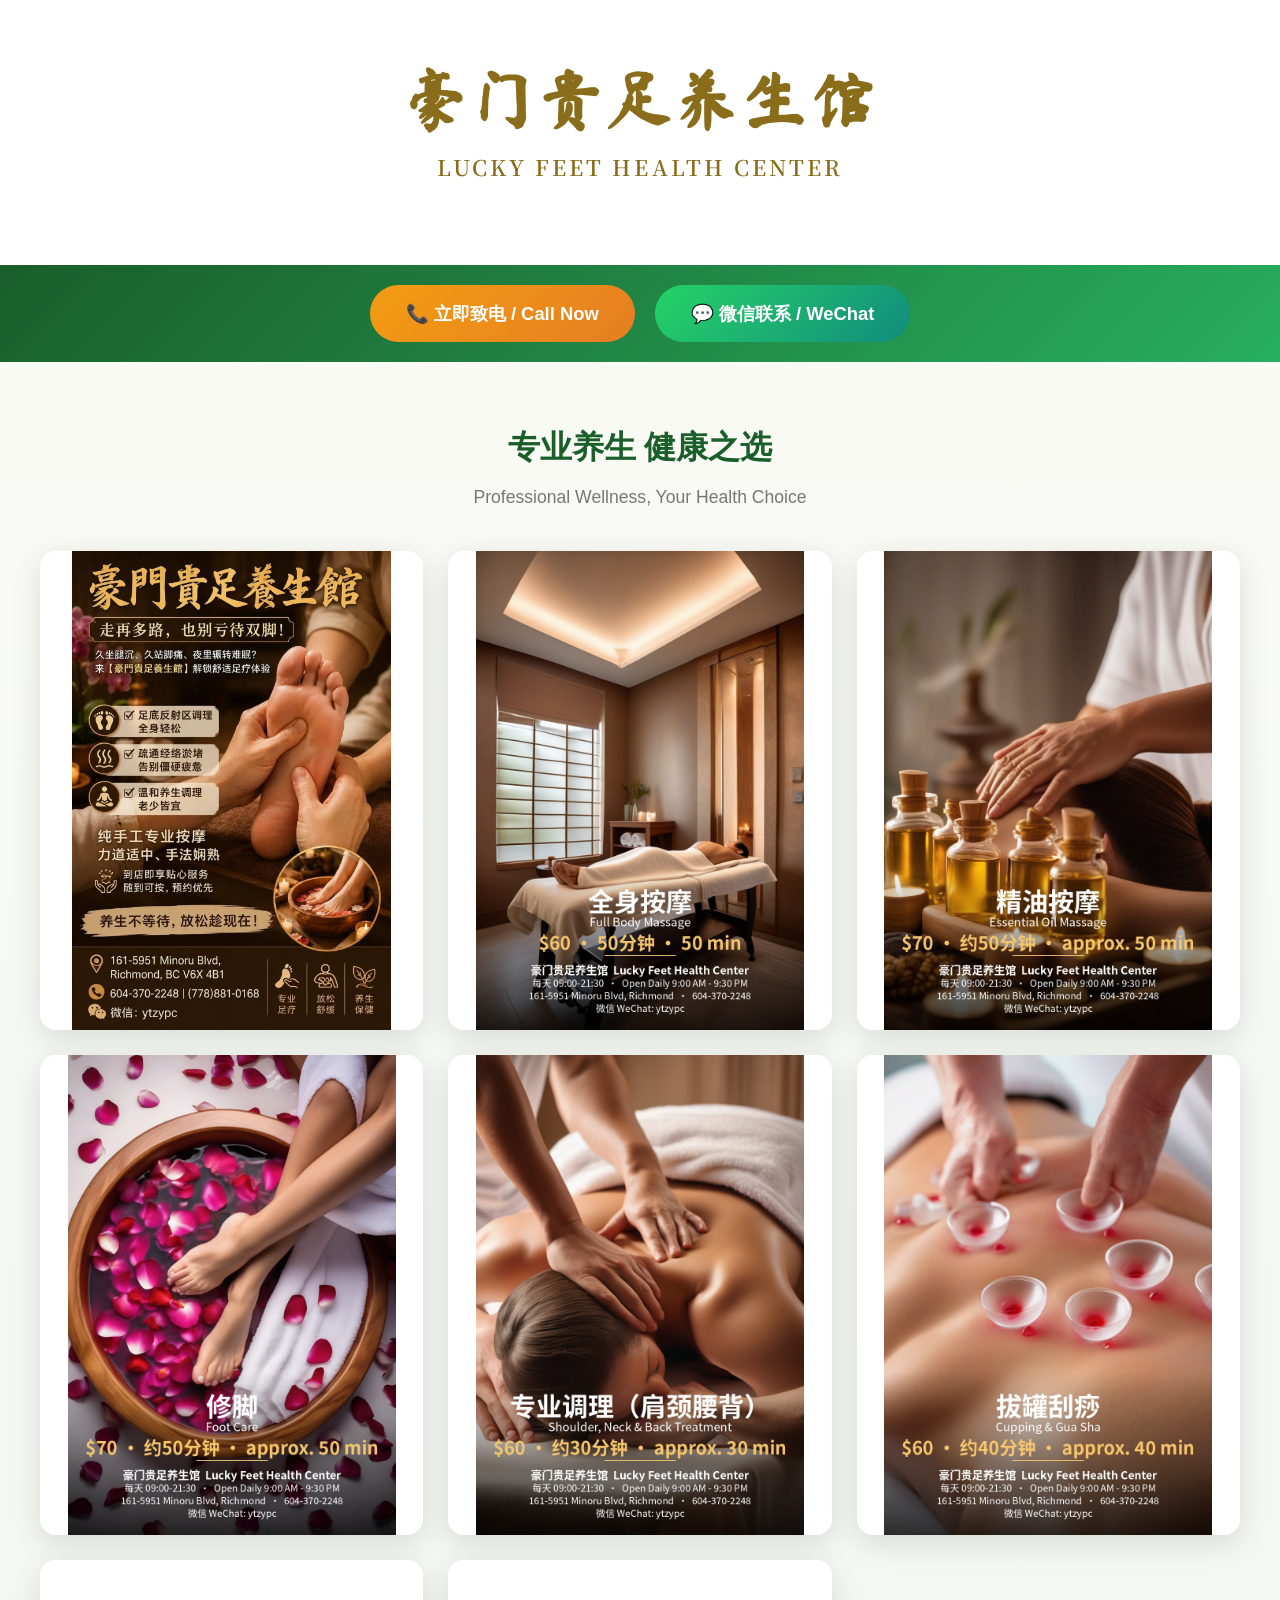
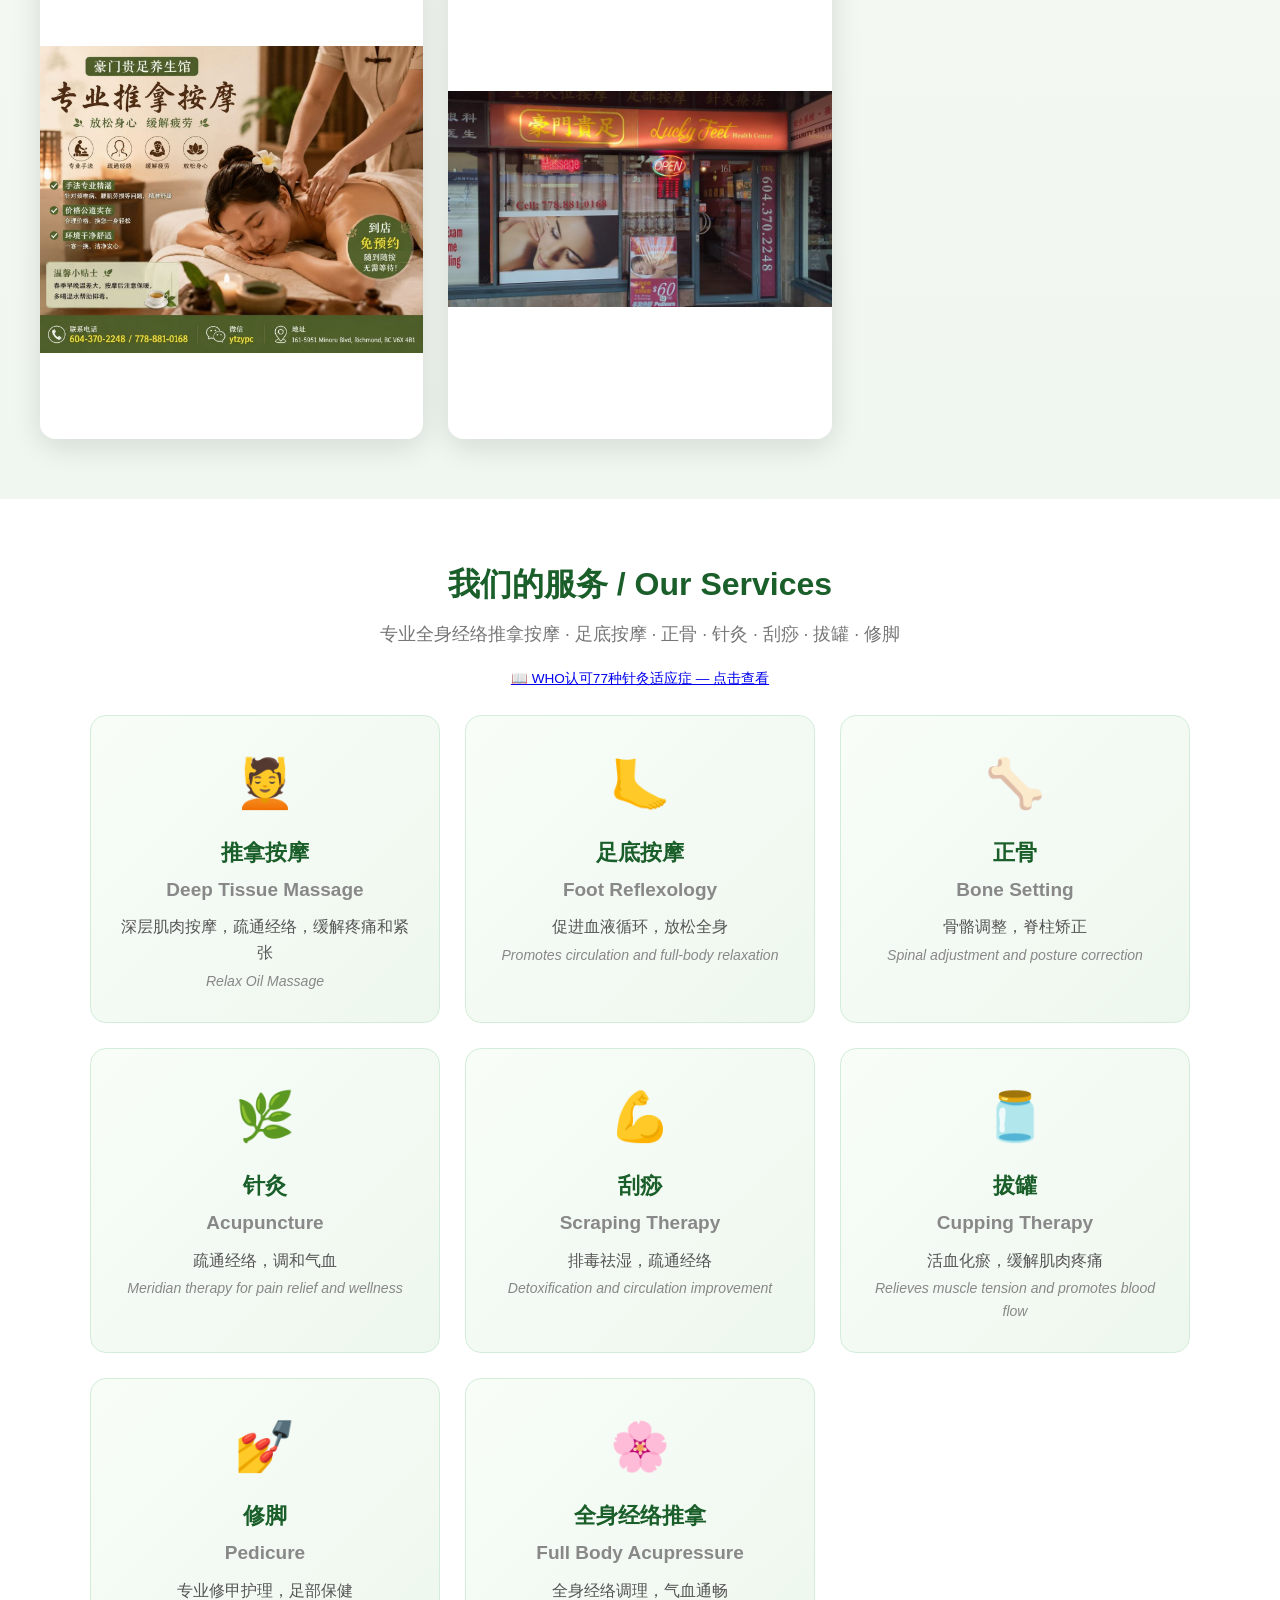
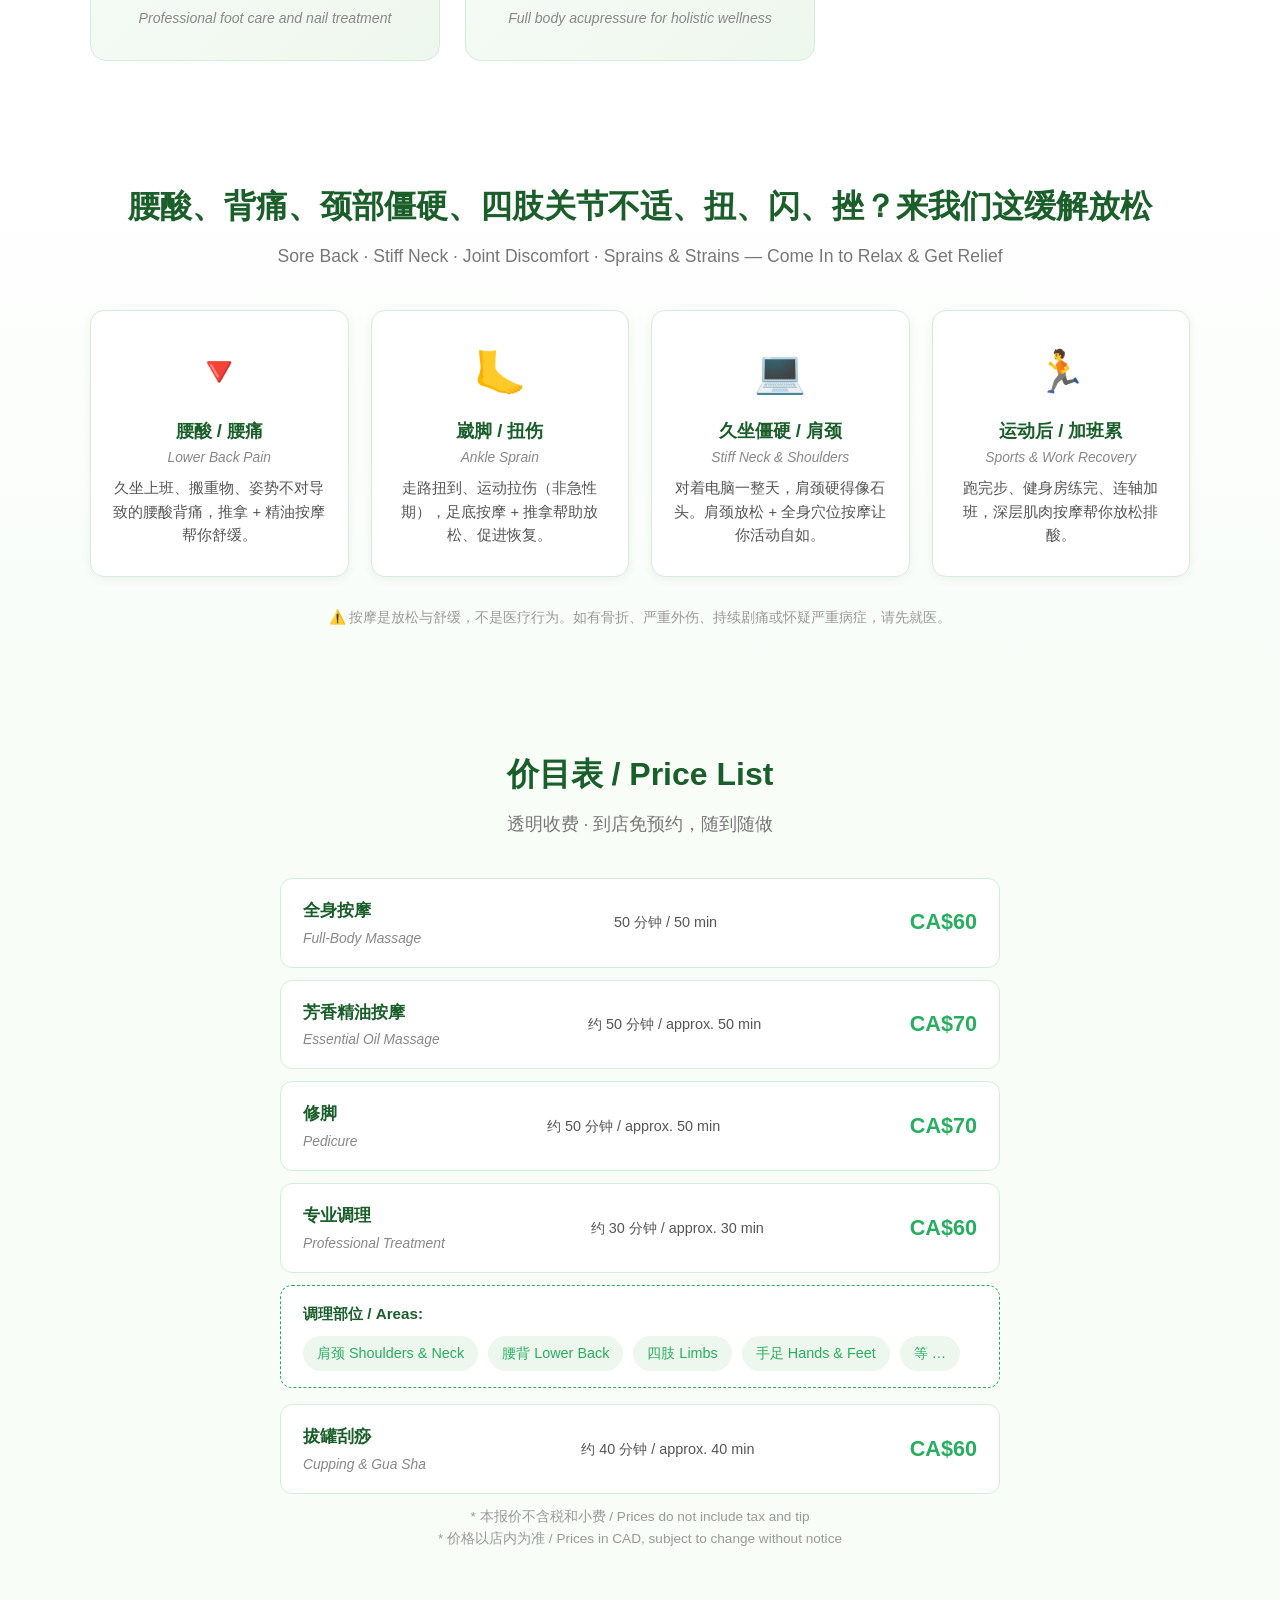
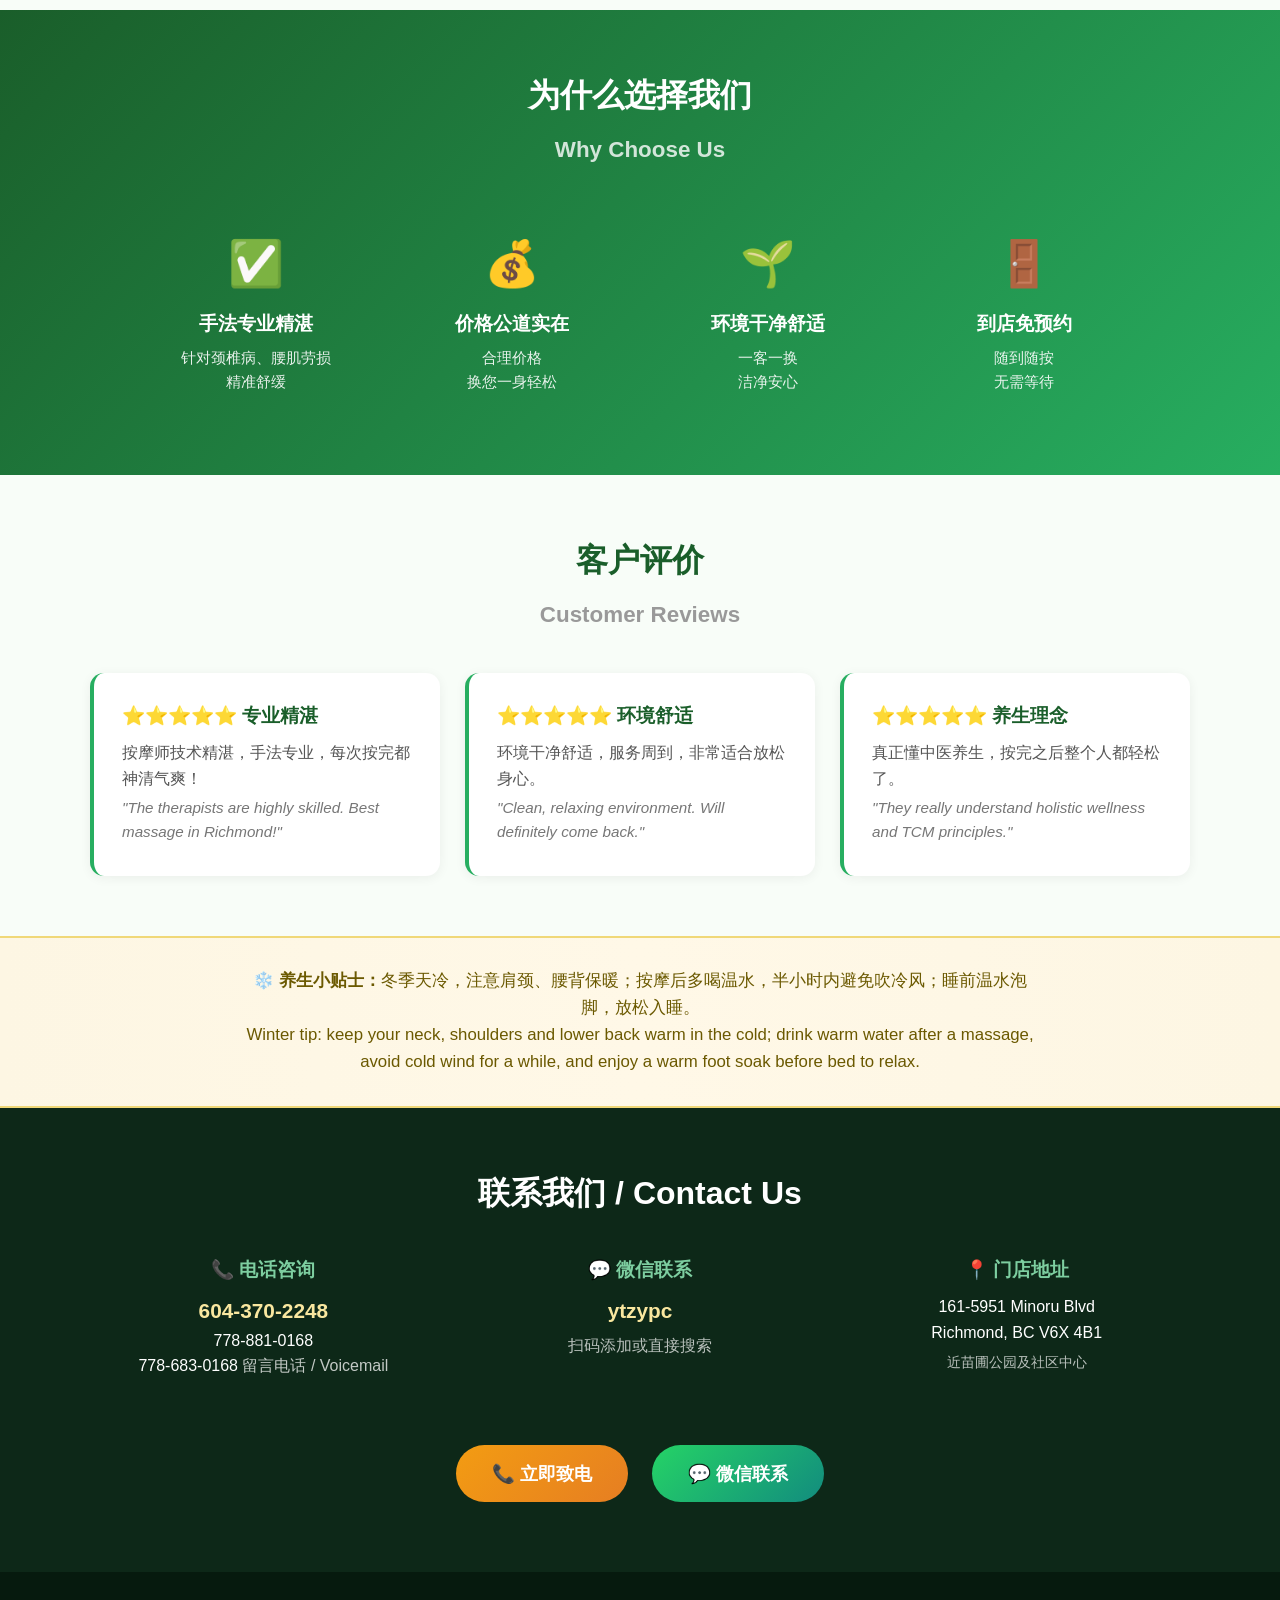
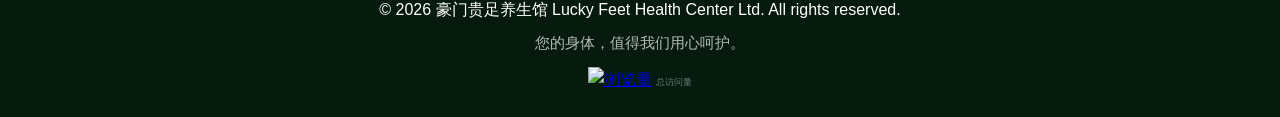
==== index.html @ c3cae513 "Title bigger and bolder: 4em with synthetic bold weight" ====
<!DOCTYPE html>
<html lang="zh-CN">
<head>
    <meta charset="UTF-8">
    <meta name="viewport" content="width=device-width, initial-scale=1.0">
    <title>豪门贵足养生馆 | Lucky Feet Health Center — Richmond 按摩推拿 · 腰痛舒缓 · 崴脚调理</title>
    <meta name="description" content="豪门贵足养生馆 Lucky Feet Health Center - Richmond BC 专业按摩 Massage：推拿、足底按摩、精油按摩、腰痛舒缓、崴脚扭伤调理、肩颈放松、针灸、刮痧拔罐、修脚。腰酸、背痛、颈部僵硬、四肢关节不适、扭伤闪挫都可以来缓解放松。No appointment needed, walk-in 随到随按。电话 604-370-2248 | https://luckyfeet.ca">
    <meta name="keywords" content="按摩,按摩店,推拿,massage,massage Richmond,back pain massage,lower back pain,崴脚,扭伤,ankle sprain,腰酸,腰痛,足底按摩,foot reflexology,肩颈,Richmond BC massage,豪门贵足养生馆,Lucky Feet Health Center">
    <link rel="canonical" href="https://luckyfeet.ca/">
    <meta name="google-site-verification" content="WQT9OI1SlbVCHfND5OKhXQvjnjRCDaIA3lYRE32wSV0" />
    <!-- Social sharing -->
    <meta property="og:type" content="website">
    <meta property="og:site_name" content="豪门贵足养生馆 Lucky Feet Health Center">
    <meta property="og:title" content="豪门贵足养生馆 | Lucky Feet Health Center — Richmond BC 推拿按摩 · 针灸 · 修脚">
    <meta property="og:description" content="Richmond 专业推拿按摩、足底按摩、针灸、刮痧、拔罐、修脚。无需预约，随到随按。604-370-2248">
    <meta property="og:url" content="https://luckyfeet.ca/">
    <meta property="og:image" content="https://luckyfeet.ca/ad2.png">
    <meta property="og:locale" content="zh_CN">
    <meta name="twitter:card" content="summary_large_image">
    <meta name="twitter:title" content="豪门贵足养生馆 Lucky Feet Health Center — Richmond BC">
    <meta name="twitter:description" content="Professional massage, acupuncture, pedicure & wellness in Richmond BC. No appointment needed. 604-370-2248">
    <meta name="twitter:image" content="https://luckyfeet.ca/ad2.png">
    <!-- LocalBusiness structured data (helps Google show the shop in search) -->
    <script type="application/ld+json">
    {
      "@context": "https://schema.org",
      "@type": "LocalBusiness",
      "@id": "https://luckyfeet.ca/#business",
      "name": "豪门贵足养生馆 Lucky Feet Health Center",
      "alternateName": "Lucky Feet Health Center Ltd.",
      "description": "Professional massage, foot reflexology, acupuncture, cupping, gua sha and pedicure in Richmond BC. We help with lower back pain, ankle sprain, stiff neck & shoulders from long sitting. No appointment needed, walk-in welcome.",
      "keywords": "massage Richmond, 按摩, 推拿, back pain massage, lower back pain, 腰痛, 腰酸, ankle sprain, 崴脚, 扭伤, foot reflexology, 足底按摩, neck and shoulders",
      "url": "https://luckyfeet.ca/",
      "image": "https://luckyfeet.ca/ad2.png",
      "telephone": "+1-604-370-2248",
      "address": {
        "@type": "PostalAddress",
        "streetAddress": "161-5951 Minoru Blvd",
        "addressLocality": "Richmond",
        "addressRegion": "BC",
        "postalCode": "V6X 4B1",
        "addressCountry": "CA"
      },
      "hasMap": "https://www.google.com/maps/search/?api=1&query=Lucky+Feet+Health+Center+161-5951+Minoru+Blvd+Richmond",
      "priceRange": "$$",
      "sameAs": []
    }
    </script>
    <!-- Elegant serif for the business name -->
    <link rel="preconnect" href="https://fonts.googleapis.com">
    <link rel="preconnect" href="https://fonts.gstatic.com" crossorigin>
    <link href="https://fonts.googleapis.com/css2?family=Ma+Shan+Zheng&family=Noto+Serif+SC:wght@600;900&display=swap" rel="stylesheet">
    <style>
        * { margin: 0; padding: 0; box-sizing: border-box; }
        body { font-family: 'Microsoft YaHei', 'PingFang SC', -apple-system, BlinkMacSystemFont, 'Segoe UI', sans-serif; line-height: 1.6; color: #333; background: #fafaf5; }
        .hero { padding: 60px 20px; text-align: center; background: white; }
        .hero .company-cn { font-family: 'Ma Shan Zheng', 'Noto Serif SC', 'Songti SC', serif; font-size: 4em; font-weight: 900; color: #8a6d1b; letter-spacing: 0.06em; line-height: 1.25; }
        .hero .company-en { font-family: 'Noto Serif SC', 'Songti SC', Georgia, serif; font-size: 1.35em; font-weight: 600; color: #8a6d1b; letter-spacing: 0.14em; margin: 10px 0 20px; text-transform: uppercase; }
        .cta-bar { background: linear-gradient(135deg, #1a5e2a 0%, #27ae60 100%); padding: 20px; text-align: center; display: flex; justify-content: center; gap: 20px; flex-wrap: wrap; }
        .cta-btn { display: inline-flex; align-items: center; gap: 8px; padding: 14px 36px; border-radius: 50px; text-decoration: none; font-size: 1.15em; font-weight: bold; color: white; transition: transform 0.3s, box-shadow 0.3s; }
        .cta-btn:hover { transform: translateY(-2px); box-shadow: 0 6px 16px rgba(0,0,0,0.25); }
        .cta-btn.phone { background: linear-gradient(135deg, #f39c12, #e67e22); }
        .cta-btn.wechat { background: linear-gradient(135deg, #25d366, #128c7e); }
        section { padding: 60px 20px; }
        .section-title { text-align: center; font-size: 2em; margin-bottom: 10px; color: #1a5e2a; }
        .section-subtitle { text-align: center; font-size: 1.1em; margin-bottom: 40px; color: #777; }
        .poster-section { background: linear-gradient(180deg, #fafaf5 0%, #f0f7f0 100%); text-align: center; }
        .poster-gallery { display: grid; grid-template-columns: repeat(auto-fit, minmax(350px, 1fr)); gap: 25px; max-width: 1200px; margin: 0 auto; }
        .poster-card { border-radius: 16px; overflow: hidden; box-shadow: 0 8px 30px rgba(0,0,0,0.12); background: white; }
        .poster-card img { width: 100%; display: block; aspect-ratio: 4 / 5; object-fit: contain; object-position: center; background: #fff; }
        .services { background: white; }
        .service-grid { display: grid; grid-template-columns: repeat(auto-fit, minmax(260px, 1fr)); gap: 25px; max-width: 1100px; margin: 0 auto; }
        .service-card { background: linear-gradient(135deg, #f8fdf8, #eef7ee); padding: 30px 25px; border-radius: 16px; text-align: center; border: 1px solid #d4edda; transition: transform 0.3s, box-shadow 0.3s; }
        .service-card:hover { transform: translateY(-5px); box-shadow: 0 8px 25px rgba(27,94,42,0.15); }
        .service-card .emoji { font-size: 3em; margin-bottom: 12px; }
        .service-card h3 { font-size: 1.4em; margin-bottom: 8px; color: #1a5e2a; }
        .service-card .zh { font-size: 1em; color: #555; margin-bottom: 4px; }
        .service-card .en { font-size: 0.88em; color: #888; font-style: italic; }
        .highlights { background: linear-gradient(135deg, #1a5e2a, #27ae60); color: white; }
        .price-list { background: #f8fdf8; }
        .relief { background: linear-gradient(180deg, #ffffff 0%, #f8fdf8 100%); }
        .relief-grid { display: grid; grid-template-columns: repeat(auto-fit, minmax(240px, 1fr)); gap: 22px; max-width: 1100px; margin: 0 auto; }
        .relief-card { background: white; padding: 28px 22px; border-radius: 14px; border: 1px solid #d4edda; box-shadow: 0 2px 12px rgba(0,0,0,0.05); text-align: center; transition: transform 0.3s, box-shadow 0.3s; }
        .relief-card:hover { transform: translateY(-4px); box-shadow: 0 8px 24px rgba(27,94,42,0.12); }
        .relief-card .emoji { font-size: 2.6em; margin-bottom: 10px; }
        .relief-card h3 { font-size: 1.15em; color: #1a5e2a; margin-bottom: 8px; }
        .relief-card h3 .en { display: block; font-size: 0.75em; color: #888; font-style: italic; font-weight: normal; margin-top: 2px; }
        .relief-card p { font-size: 0.92em; color: #555; }
        .relief-note { max-width: 800px; margin: 30px auto 0; font-size: 0.85em; color: #999; text-align: center; }
        .price-table { max-width: 720px; margin: 0 auto; }
        .price-row { display: flex; align-items: center; justify-content: space-between; background: white; padding: 18px 22px; border-radius: 12px; margin-bottom: 12px; border: 1px solid #d4edda; }
        .price-row .p-name { font-size: 1.08em; font-weight: bold; color: #1a5e2a; }
        .price-row .p-en { font-weight: normal; font-size: 0.8em; color: #888; font-style: italic; display: block; margin-top: 2px; }
        .price-row .p-time { font-size: 0.9em; color: #555; }
        .price-row .p-price { font-size: 1.35em; font-weight: bold; color: #27ae60; }
        .price-sub { background: white; padding: 16px 22px; border-radius: 12px; margin-bottom: 16px; border: 1px dashed #27ae60; }
        .price-sub .p-sub-title { display: block; font-weight: bold; color: #1a5e2a; margin-bottom: 10px; font-size: 0.95em; }
        .price-sub .p-sub-list { display: flex; flex-wrap: wrap; gap: 10px; }
        .price-sub .p-sub-list span { background: #eef7ee; color: #27ae60; padding: 6px 14px; border-radius: 20px; font-size: 0.9em; }
        .price-note { text-align: center; font-size: 0.85em; color: #999; margin-top: 10px; }
        .highlight-grid { display: grid; grid-template-columns: repeat(auto-fit, minmax(200px, 1fr)); gap: 25px; max-width: 1000px; margin: 0 auto; text-align: center; }
        .highlight-item { padding: 20px; }
        .highlight-item .icon { font-size: 2.8em; margin-bottom: 10px; }
        .highlight-item h3 { font-size: 1.2em; margin-bottom: 6px; }
        .highlight-item p { font-size: 0.95em; opacity: 0.9; }
        .reviews { background: #f8fdf8; }
        .review-grid { display: grid; grid-template-columns: repeat(auto-fit, minmax(300px, 1fr)); gap: 25px; max-width: 1100px; margin: 0 auto; }
        .review-card { background: white; padding: 28px; border-radius: 14px; border-left: 4px solid #27ae60; box-shadow: 0 2px 12px rgba(0,0,0,0.06); }
        .review-card h3 { color: #1a5e2a; margin-bottom: 10px; }
        .review-card p { color: #555; margin-bottom: 4px; }
        .review-card .en { font-style: italic; color: #777; font-size: 0.95em; }
        .health-tips { background: linear-gradient(90deg, #fdf6e3, #fff8e7, #fdf6e3); padding: 30px 20px; text-align: center; border-top: 2px solid #f0d878; border-bottom: 2px solid #f0d878; }
        .health-tips p { max-width: 800px; margin: 0 auto; font-size: 1.05em; color: #6b5900; }
        .contact { background: #0d2818; color: white; }
        .contact h2 { color: white; }
        .contact-grid { display: grid; grid-template-columns: repeat(auto-fit, minmax(250px, 1fr)); gap: 30px; max-width: 1100px; margin: 0 auto; }
        .contact-item { text-align: center; }
        .contact-item h3 { margin-bottom: 10px; color: #7dcea0; }
        .contact-item .big { font-size: 1.3em; font-weight: bold; color: #f9e79f; }
        .footer { background: #061a0e; color: white; text-align: center; padding: 25px 20px; }
        .footer .tagline { opacity: 0.7; margin-top: 8px; font-size: 0.95em; }
        @media (max-width: 768px) {
            .hero .company-cn { font-size: 2.6em; }
            .hero .company-en { font-size: 1.05em; }
            .section-title { font-size: 1.6em; }
            .cta-bar { flex-direction: column; align-items: center; }
            .cta-btn { width: 85%; justify-content: center; }
            .poster-gallery { grid-template-columns: 1fr; }
        }
    </style>
</head>
<body>
    <!-- Hero: Company Name -->
    <section class="hero">
        <div class="company-cn">豪门贵足养生馆</div>
        <h1 class="company-en">Lucky Feet Health Center</h1>
    </section>

    <!-- CTA Bar -->
    <div class="cta-bar">
        <a href="tel:+16043702248" class="cta-btn phone">📞 立即致电 / Call Now</a>
        <a href="https://weixin.qq.com/r/7786830168" class="cta-btn wechat">💬 微信联系 / WeChat</a>
    </div>

    <!-- Poster Gallery -->
    <section class="poster-section">
        <h2 class="section-title">专业养生 健康之选</h2>
        <p class="section-subtitle">Professional Wellness, Your Health Choice</p>
        <div class="poster-gallery">
            <div class="poster-card">
                <img src="foot-care-poster.jpg" alt="豪门贵足养生馆足底按摩">
            </div>
            <div class="poster-card">
                <img src="promo-full-body.jpg" alt="全身按摩 $60 豪门贵足养生馆">
            </div>
            <div class="poster-card">
                <img src="promo-essential-oil.jpg" alt="精油按摩 $70 豪门贵足养生馆">
            </div>
            <div class="poster-card">
                <img src="promo-foot-care.jpg" alt="修脚 $70 豪门贵足养生馆">
            </div>
            <div class="poster-card">
                <img src="promo-deep-tissue.jpg" alt="专业调理 肩颈腰背 $60 豪门贵足养生馆">
            </div>
            <div class="poster-card">
                <img src="promo-cupping.jpg" alt="拔罐刮痧 $60 豪门贵足养生馆">
            </div>
            <div class="poster-card">
                <img src="ad2.png" alt="豪门贵足养生馆服务详情">
            </div>
            <div class="poster-card">
                <img src="storefront-night.jpg" alt="豪门贵足养生馆店面外观">
            </div>
        </div>
    </section>


    <!-- Services -->
    <section class="services">
        <h2 class="section-title">我们的服务 / Our Services</h2>
        <p class="section-subtitle">专业全身经络推拿按摩 · 足底按摩 · 正骨 · 针灸 · 刮痧 · 拔罐 · 修脚</p>
        <p style="text-align:center;margin:-20px 0 25px;font-size:0.85em;color:#27ae60;"><a href="who-acupuncture.html">📖 WHO认可77种针灸适应症 — 点击查看</a></p>
        <div class="service-grid">
            <div class="service-card">
                <div class="emoji">💆</div>
                <h3><a href="massage-bio.html" style="text-decoration:none;color:inherit;">推拿按摩<br><span style="font-size:0.85em;color:#888;">Deep Tissue Massage</span></a></h3>
                <p class="zh">深层肌肉按摩，疏通经络，缓解疼痛和紧张</p>
                <p class="en">Relax Oil Massage</p>
            </div>
            <div class="service-card">
                <div class="emoji">🦶</div>
                <h3><a href="reflexology.html" style="text-decoration:none;color:inherit;">足底按摩<br><span style="font-size:0.85em;color:#888;">Foot Reflexology</span></a></h3>
                <p class="zh">促进血液循环，放松全身</p>
                <p class="en">Promotes circulation and full-body relaxation</p>
            </div>
            <div class="service-card">
                <div class="emoji">🦴</div>
                <h3>正骨<br><span style="font-size:0.85em;color:#888;">Bone Setting</span></h3>
                <p class="zh">骨骼调整，脊柱矫正</p>
                <p class="en">Spinal adjustment and posture correction</p>
            </div>
            <div class="service-card">
                <div class="emoji">🌿</div>
                <h3><a href="zhenjiu.html" style="text-decoration:none;color:inherit;">针灸<br><span style="font-size:0.85em;color:#888;">Acupuncture</span></a></h3>
                <p class="zh">疏通经络，调和气血</p>
                <p class="en">Meridian therapy for pain relief and wellness</p>
            </div>
            <div class="service-card">
                <div class="emoji">💪</div>
                <h3><a href="guasha.html" style="text-decoration:none;color:inherit;">刮痧<br><span style="font-size:0.85em;color:#888;">Scraping Therapy</span></a></h3>
                <p class="zh">排毒祛湿，疏通经络</p>
                <p class="en">Detoxification and circulation improvement</p>
            </div>
            <div class="service-card">
                <div class="emoji">🫙</div>
                <h3><a href="cupping.html" style="text-decoration:none;color:inherit;">拔罐<br><span style="font-size:0.85em;color:#888;">Cupping Therapy</span></a></h3>
                <p class="zh">活血化瘀，缓解肌肉疼痛</p>
                <p class="en">Relieves muscle tension and promotes blood flow</p>
            </div>
            <div class="service-card">
                <div class="emoji">💅</div>
                <h3>修脚<br><span style="font-size:0.85em;color:#888;">Pedicure</span></h3>
                <p class="zh">专业修甲护理，足部保健</p>
                <p class="en">Professional foot care and nail treatment</p>
            </div>
            <div class="service-card">
                <div class="emoji">🌸</div>
                <h3>全身经络推拿<br><span style="font-size:0.85em;color:#888;">Full Body Acupressure</span></h3>
                <p class="zh">全身经络调理，气血通畅</p>
                <p class="en">Full body acupressure for holistic wellness</p>
            </div>
        </div>
    </section>

    <!-- Relief: why people come here (keyword section: 腰痛 / 崴脚 / 按摩) -->
    <section class="relief">
        <h2 class="section-title">腰酸、背痛、颈部僵硬、四肢关节不适、扭、闪、挫？来我们这缓解放松</h2>
        <p class="section-subtitle">Sore Back · Stiff Neck · Joint Discomfort · Sprains &amp; Strains — Come In to Relax &amp; Get Relief</p>
        <div class="relief-grid">
            <div class="relief-card">
                <div class="emoji">🔻</div>
                <h3>腰酸 / 腰痛 <span class="en">Lower Back Pain</span></h3>
                <p>久坐上班、搬重物、姿势不对导致的腰酸背痛，推拿 + 精油按摩帮你舒缓。</p>
            </div>
            <div class="relief-card">
                <div class="emoji">🦶</div>
                <h3>崴脚 / 扭伤 <span class="en">Ankle Sprain</span></h3>
                <p>走路扭到、运动拉伤（非急性期），足底按摩 + 推拿帮助放松、促进恢复。</p>
            </div>
            <div class="relief-card">
                <div class="emoji">💻</div>
                <h3>久坐僵硬 / 肩颈 <span class="en">Stiff Neck &amp; Shoulders</span></h3>
                <p>对着电脑一整天，肩颈硬得像石头。肩颈放松 + 全身穴位按摩让你活动自如。</p>
            </div>
            <div class="relief-card">
                <div class="emoji">🏃</div>
                <h3>运动后 / 加班累 <span class="en">Sports &amp; Work Recovery</span></h3>
                <p>跑完步、健身房练完、连轴加班，深层肌肉按摩帮你放松排酸。</p>
            </div>
        </div>
        <p class="relief-note">⚠️ 按摩是放松与舒缓，不是医疗行为。如有骨折、严重外伤、持续剧痛或怀疑严重病症，请先就医。</p>
    </section>

    <!-- Price List -->
    <section class="price-list">
        <h2 class="section-title">价目表 / Price List</h2>
        <p class="section-subtitle">透明收费 · 到店免预约，随到随做</p>
        <div class="price-table">
            <div class="price-row main">
                <span class="p-name">全身按摩 <span class="p-en">Full-Body Massage</span></span>
                <span class="p-time">50 分钟 / 50 min</span>
                <span class="p-price">CA$60</span>
            </div>
            <div class="price-row main">
                <span class="p-name">芳香精油按摩 <span class="p-en">Essential Oil Massage</span></span>
                <span class="p-time">约 50 分钟 / approx. 50 min</span>
                <span class="p-price">CA$70</span>
            </div>
            <div class="price-row main">
                <span class="p-name">修脚 <span class="p-en">Pedicure</span></span>
                <span class="p-time">约 50 分钟 / approx. 50 min</span>
                <span class="p-price">CA$70</span>
            </div>
            <div class="price-row main">
                <span class="p-name">专业调理 <span class="p-en">Professional Treatment</span></span>
                <span class="p-time">约 30 分钟 / approx. 30 min</span>
                <span class="p-price">CA$60</span>
            </div>
            <div class="price-sub">
                <span class="p-sub-title">调理部位 / Areas:</span>
                <div class="p-sub-list">
                    <span>肩颈 Shoulders &amp; Neck</span>
                    <span>腰背 Lower Back</span>
                    <span>四肢 Limbs</span>
                    <span>手足 Hands &amp; Feet</span>
                    <span>等 …</span>
                </div>
            </div>
            <div class="price-row main">
                <span class="p-name">拔罐刮痧 <span class="p-en">Cupping &amp; Gua Sha</span></span>
                <span class="p-time">约 40 分钟 / approx. 40 min</span>
                <span class="p-price">CA$60</span>
            </div>
        </div>
        <p class="price-note">* 本报价不含税和小费 / Prices do not include tax and tip<br>* 价格以店内为准 / Prices in CAD, subject to change without notice</p>
    </section>

    <!-- Highlights -->
    <section class="highlights">
        <h2 class="section-title" style="color:white;">为什么选择我们<br><span style="font-size:0.7em;opacity:0.8;">Why Choose Us</span></h2>
        <br>
        <div class="highlight-grid">
            <div class="highlight-item">
                <div class="icon">✅</div>
                <h3>手法专业精湛</h3>
                <p>针对颈椎病、腰肌劳损<br>精准舒缓</p>
            </div>
            <div class="highlight-item">
                <div class="icon">💰</div>
                <h3>价格公道实在</h3>
                <p>合理价格<br>换您一身轻松</p>
            </div>
            <div class="highlight-item">
                <div class="icon">🌱</div>
                <h3>环境干净舒适</h3>
                <p>一客一换<br>洁净安心</p>
            </div>
            <div class="highlight-item">
                <div class="icon">🚪</div>
                <h3>到店免预约</h3>
                <p>随到随按<br>无需等待</p>
            </div>
        </div>
    </section>

    <!-- Reviews -->
    <section class="reviews">
        <h2 class="section-title">客户评价<br><span style="font-size:0.7em;color:#999;">Customer Reviews</span></h2>
        <br>
        <div class="review-grid">
            <div class="review-card">
                <h3>⭐⭐⭐⭐⭐ 专业精湛</h3>
                <p>按摩师技术精湛，手法专业，每次按完都神清气爽！</p>
                <p class="en">"The therapists are highly skilled. Best massage in Richmond!"</p>
            </div>
            <div class="review-card">
                <h3>⭐⭐⭐⭐⭐ 环境舒适</h3>
                <p>环境干净舒适，服务周到，非常适合放松身心。</p>
                <p class="en">"Clean, relaxing environment. Will definitely come back."</p>
            </div>
            <div class="review-card">
                <h3>⭐⭐⭐⭐⭐ 养生理念</h3>
                <p>真正懂中医养生，按完之后整个人都轻松了。</p>
                <p class="en">"They really understand holistic wellness and TCM principles."</p>
            </div>
        </div>
    </section>

    <!-- Health Tips -->
    <div class="health-tips">
        <p>❄️ <strong>养生小贴士：</strong>冬季天冷，注意肩颈、腰背保暖；按摩后多喝温水，半小时内避免吹冷风；睡前温水泡脚，放松入睡。<br>Winter tip: keep your neck, shoulders and lower back warm in the cold; drink warm water after a massage, avoid cold wind for a while, and enjoy a warm foot soak before bed to relax.</p>
    </div>

    <!-- Contact -->
    <section class="contact">
        <h2 class="section-title">联系我们 / Contact Us</h2>
        <br>
        <div class="contact-grid">
            <div class="contact-item">
                <h3>📞 电话咨询</h3>
                <p class="big">604-370-2248</p>
                <p>778-881-0168</p>
                <p>778-683-0168 <span style="opacity:0.75;">留言电话 / Voicemail</span></p>
            </div>
            <div class="contact-item">
                <h3>💬 微信联系</h3>
                <p class="big">ytzypc</p>
                <p style="opacity:0.7;margin-top:5px;">扫码添加或直接搜索</p>
            </div>
            <div class="contact-item">
                <h3>📍 门店地址</h3>
                <p>161-5951 Minoru Blvd</p>
                <p>Richmond, BC V6X 4B1</p>
                <p style="opacity:0.7;margin-top:5px;font-size:0.9em;">近苗圃公园及社区中心</p>
            </div>
        </div>
        <br>
        <div style="text-align:center;margin-top:30px;">
            <a href="tel:+16043702248" class="cta-btn phone" style="margin:10px;">📞 立即致电</a>
            <a href="https://weixin.qq.com/r/7786830168" class="cta-btn wechat" style="margin:10px;">💬 微信联系</a>
        </div>
    </section>

    <!-- Footer -->
    <footer class="footer">
        <p>&copy; 2026 豪门贵足养生馆 Lucky Feet Health Center Ltd. All rights reserved.</p>
        <p class="tagline">您的身体，值得我们用心呵护。</p>
        <div style="margin-top:12px;">
            <a href="https://www.hitwebcounter.com/age-calculator" target="_blank" rel="noopener">
            <img src="https://www.hitwebcounter.com/counter/counter.php?page=21517900&style=0001&nbdigits=5&type=page" alt="浏览量" loading="lazy" style="border:0;" /></a>
            <span style="font-size:9px;color:#8fa89a;opacity:0.7;"> 总访问量</span>
        </div>
    </footer>
<script src="https://trtc.io/knocket-sdk/sdk.js?identifier=378b725ffe8cf51a5a&v=1792350861330" async></script>
</body>
</html>
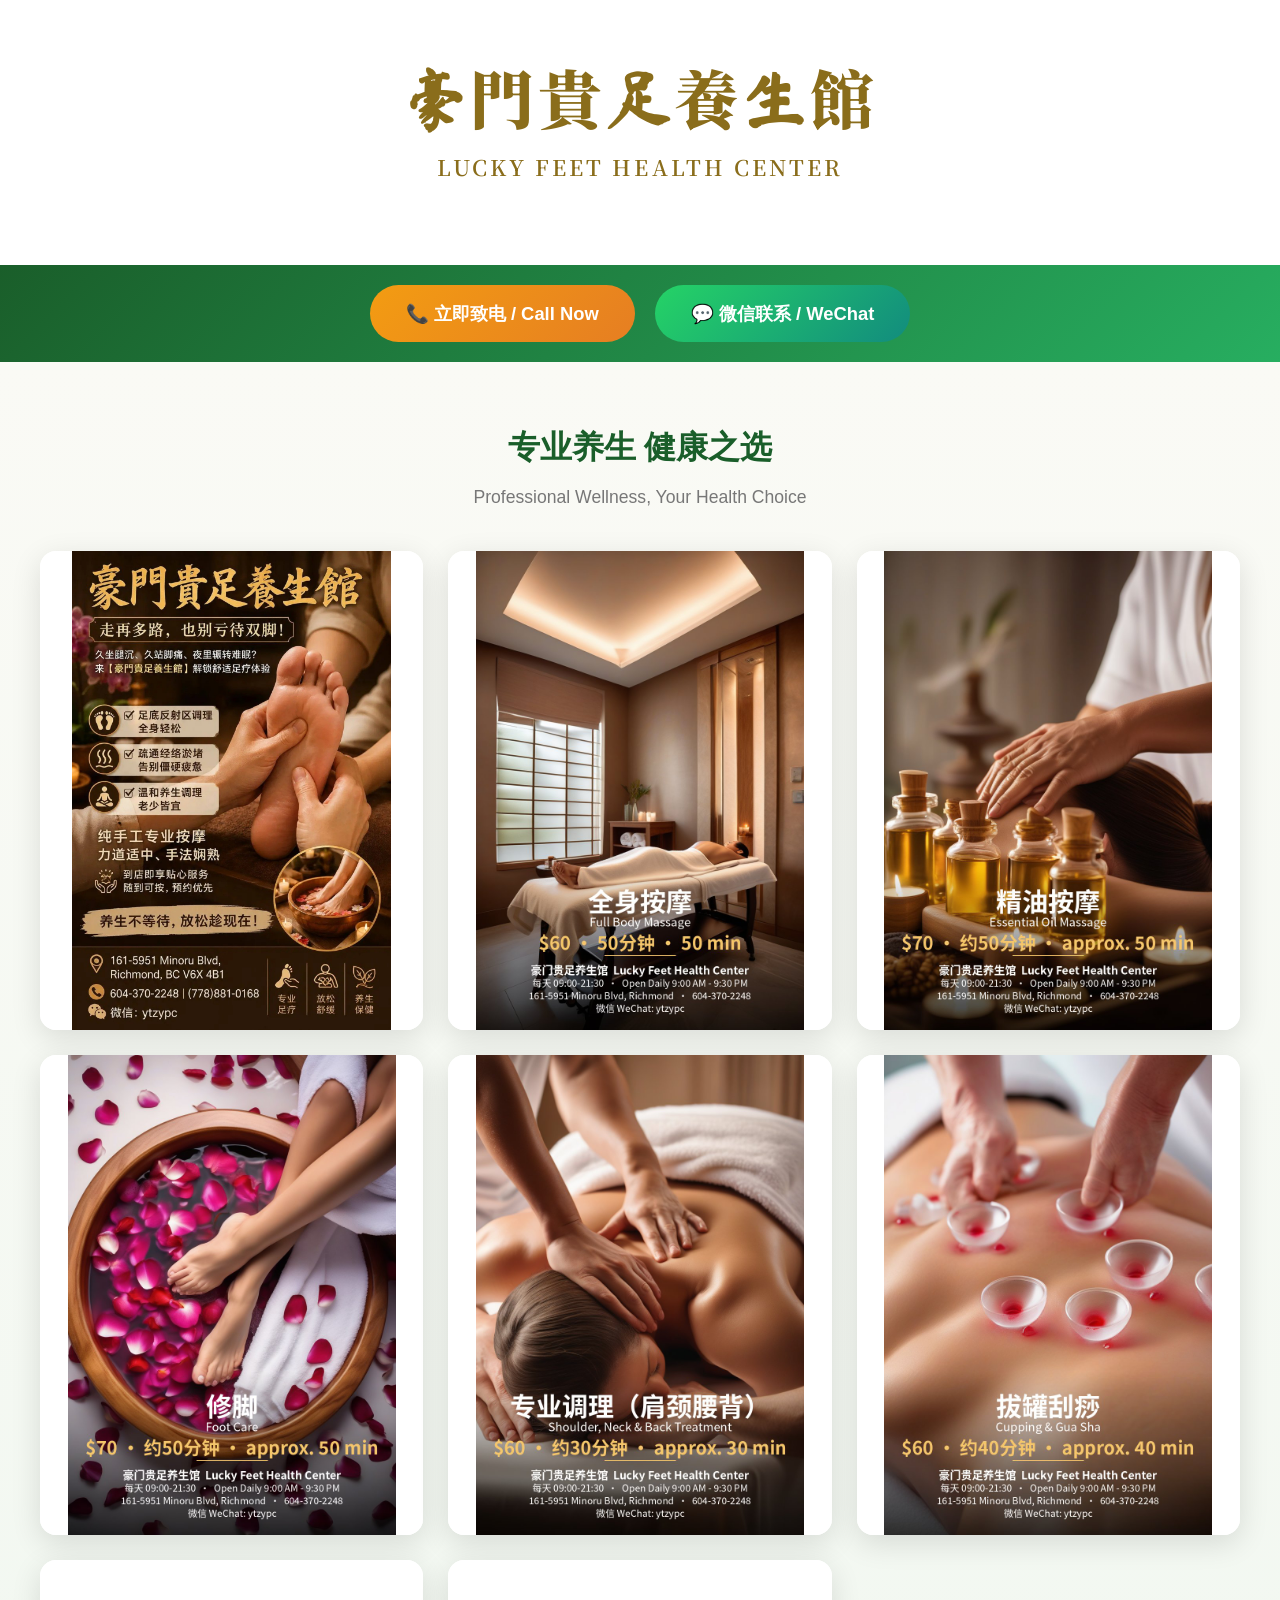
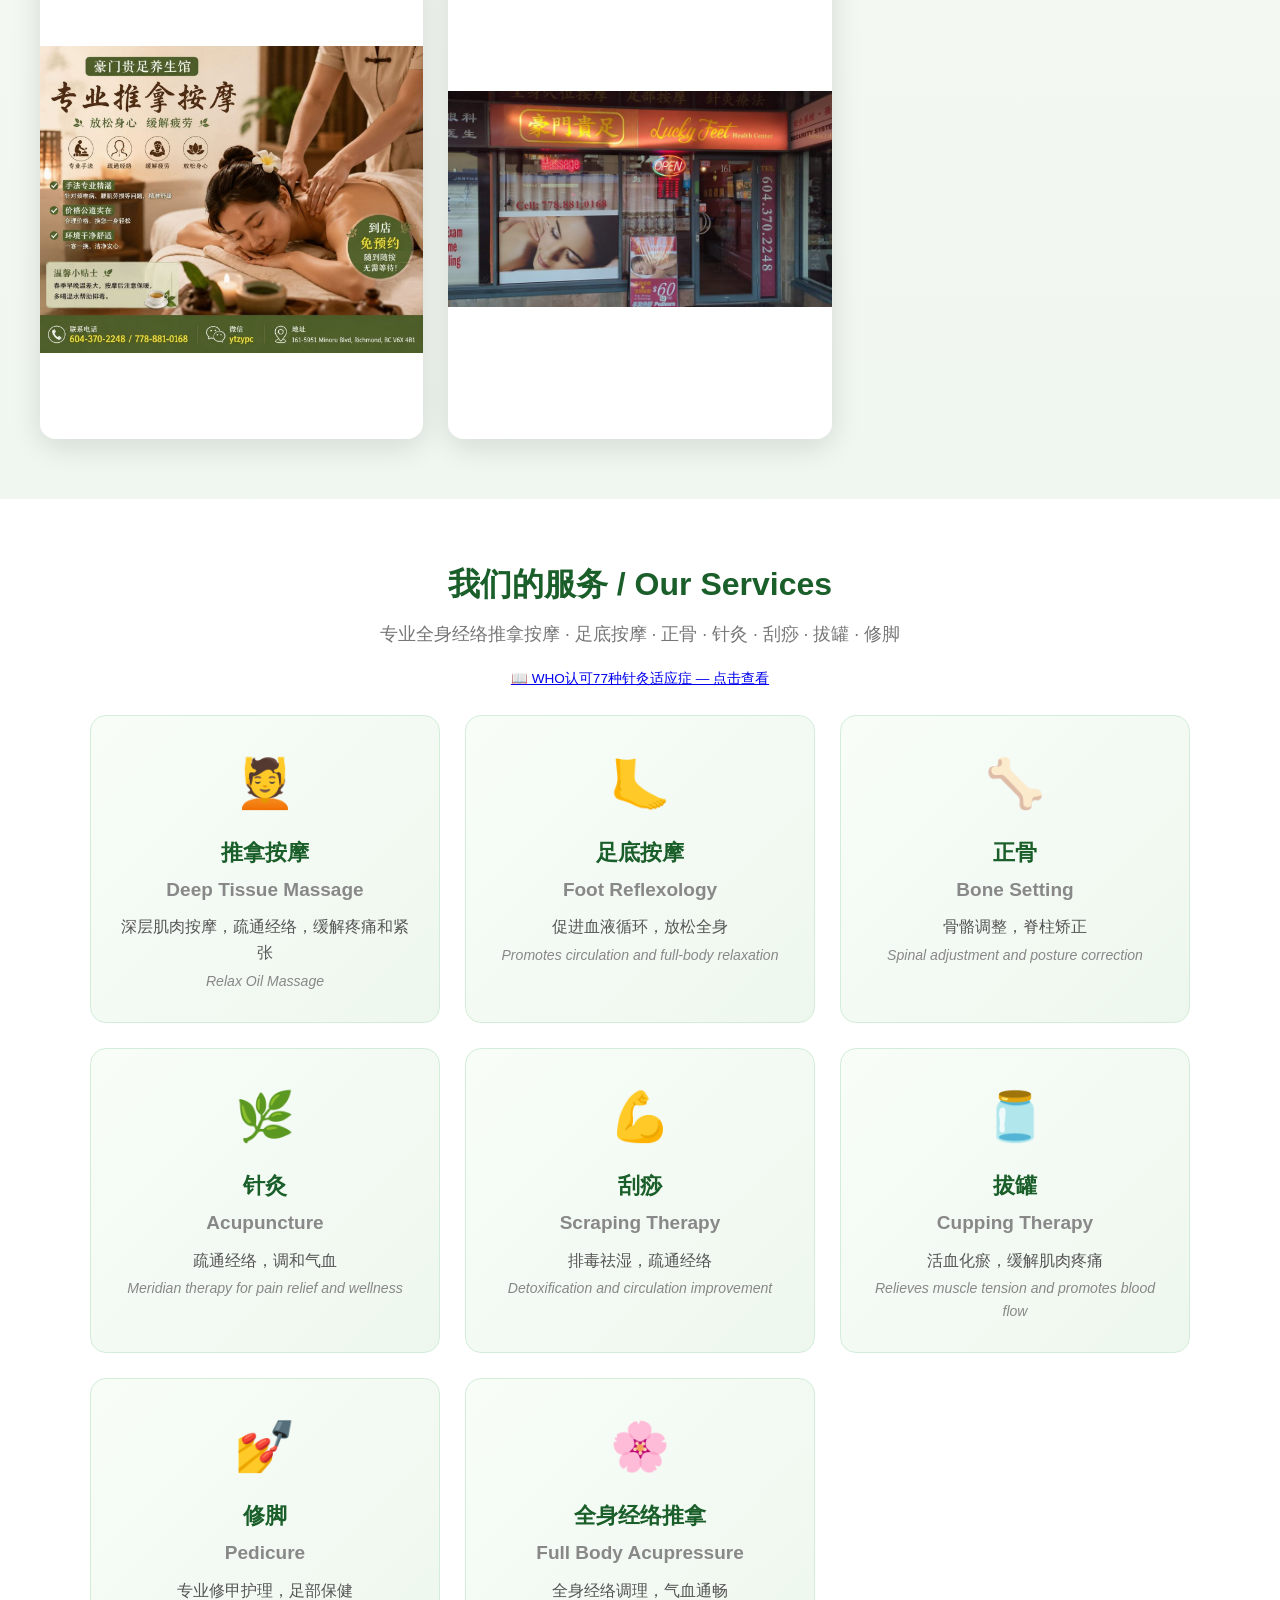
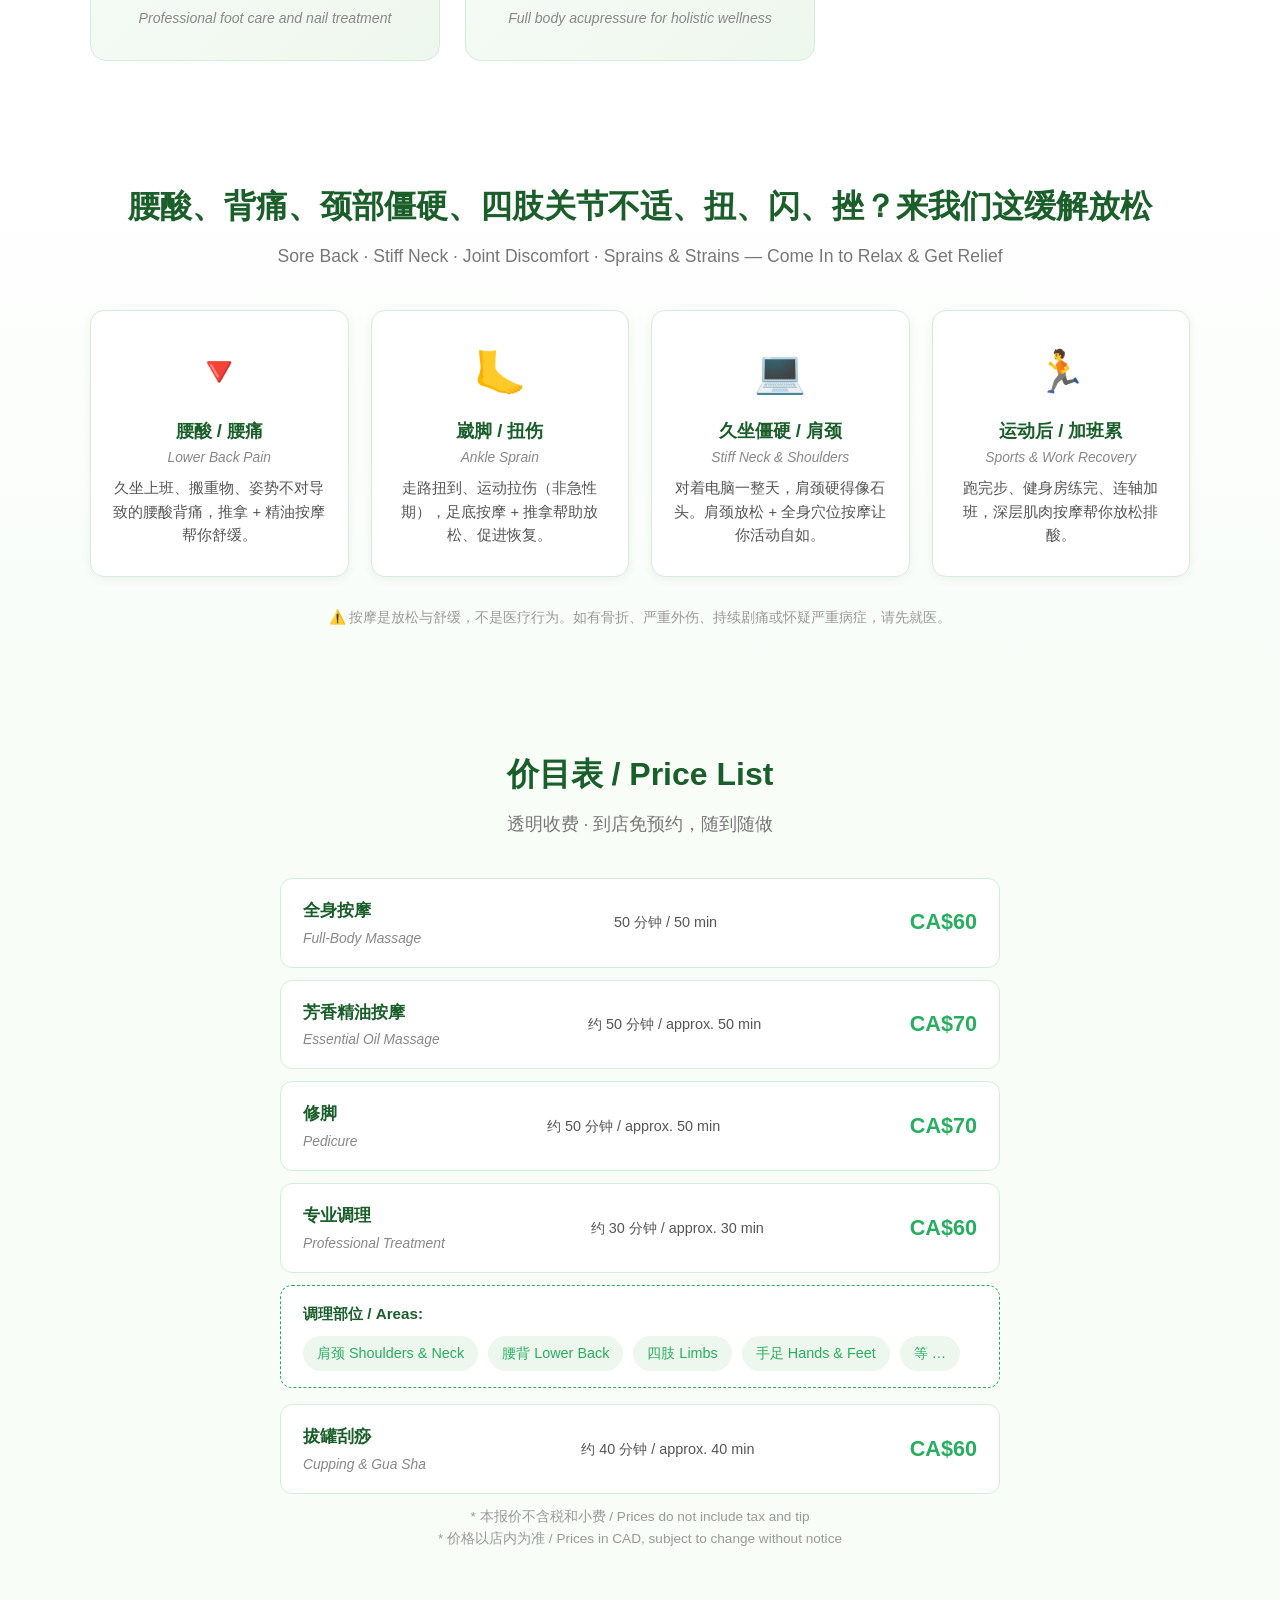
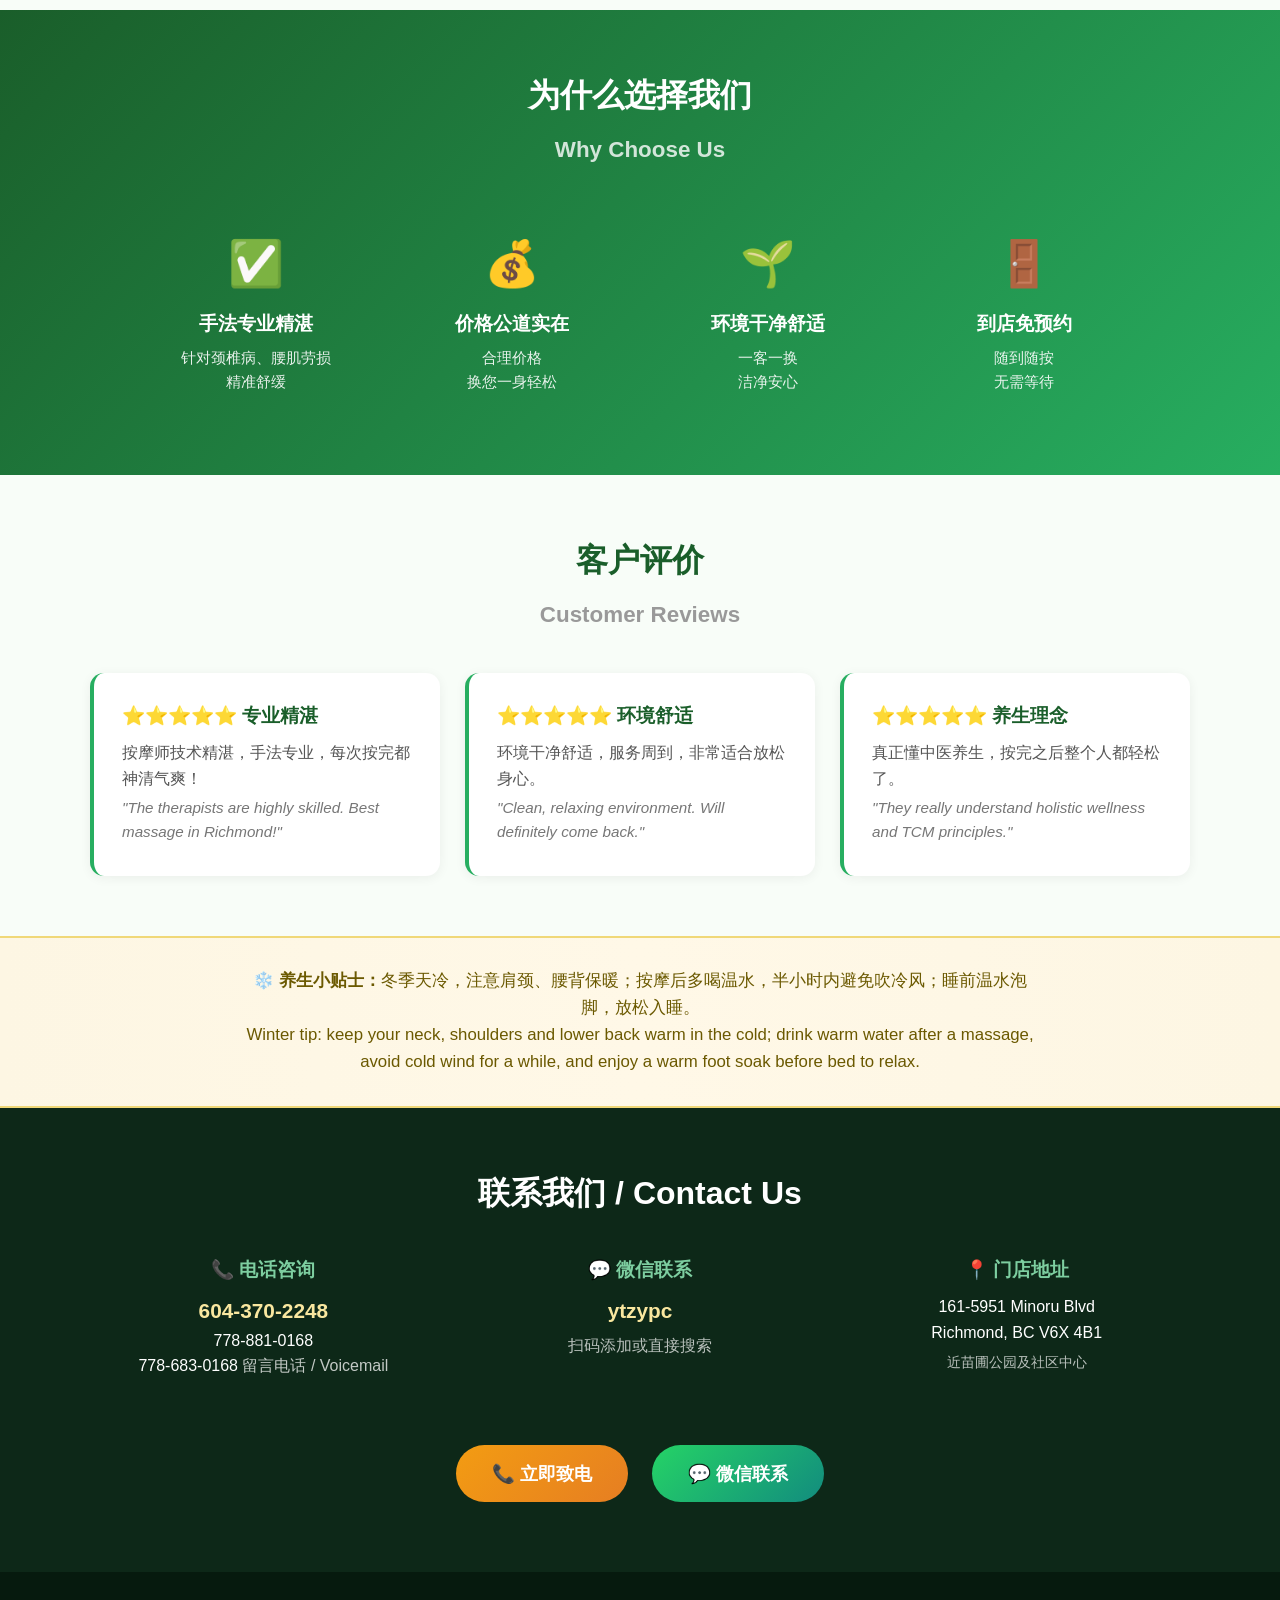
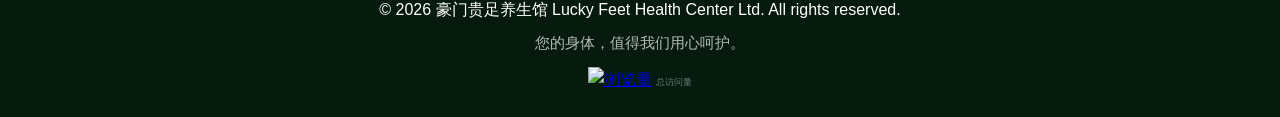
==== commit 8c5cd32f: "Hero title in Traditional characters (豪門貴足養生館） to match the poster" ====
--- a/index.html
+++ b/index.html
@@ -132,7 +132,7 @@
 <body>
     <!-- Hero: Company Name -->
     <section class="hero">
-        <div class="company-cn">豪门贵足养生馆</div>
+        <div class="company-cn">豪門貴足養生館</div>
         <h1 class="company-en">Lucky Feet Health Center</h1>
     </section>
 
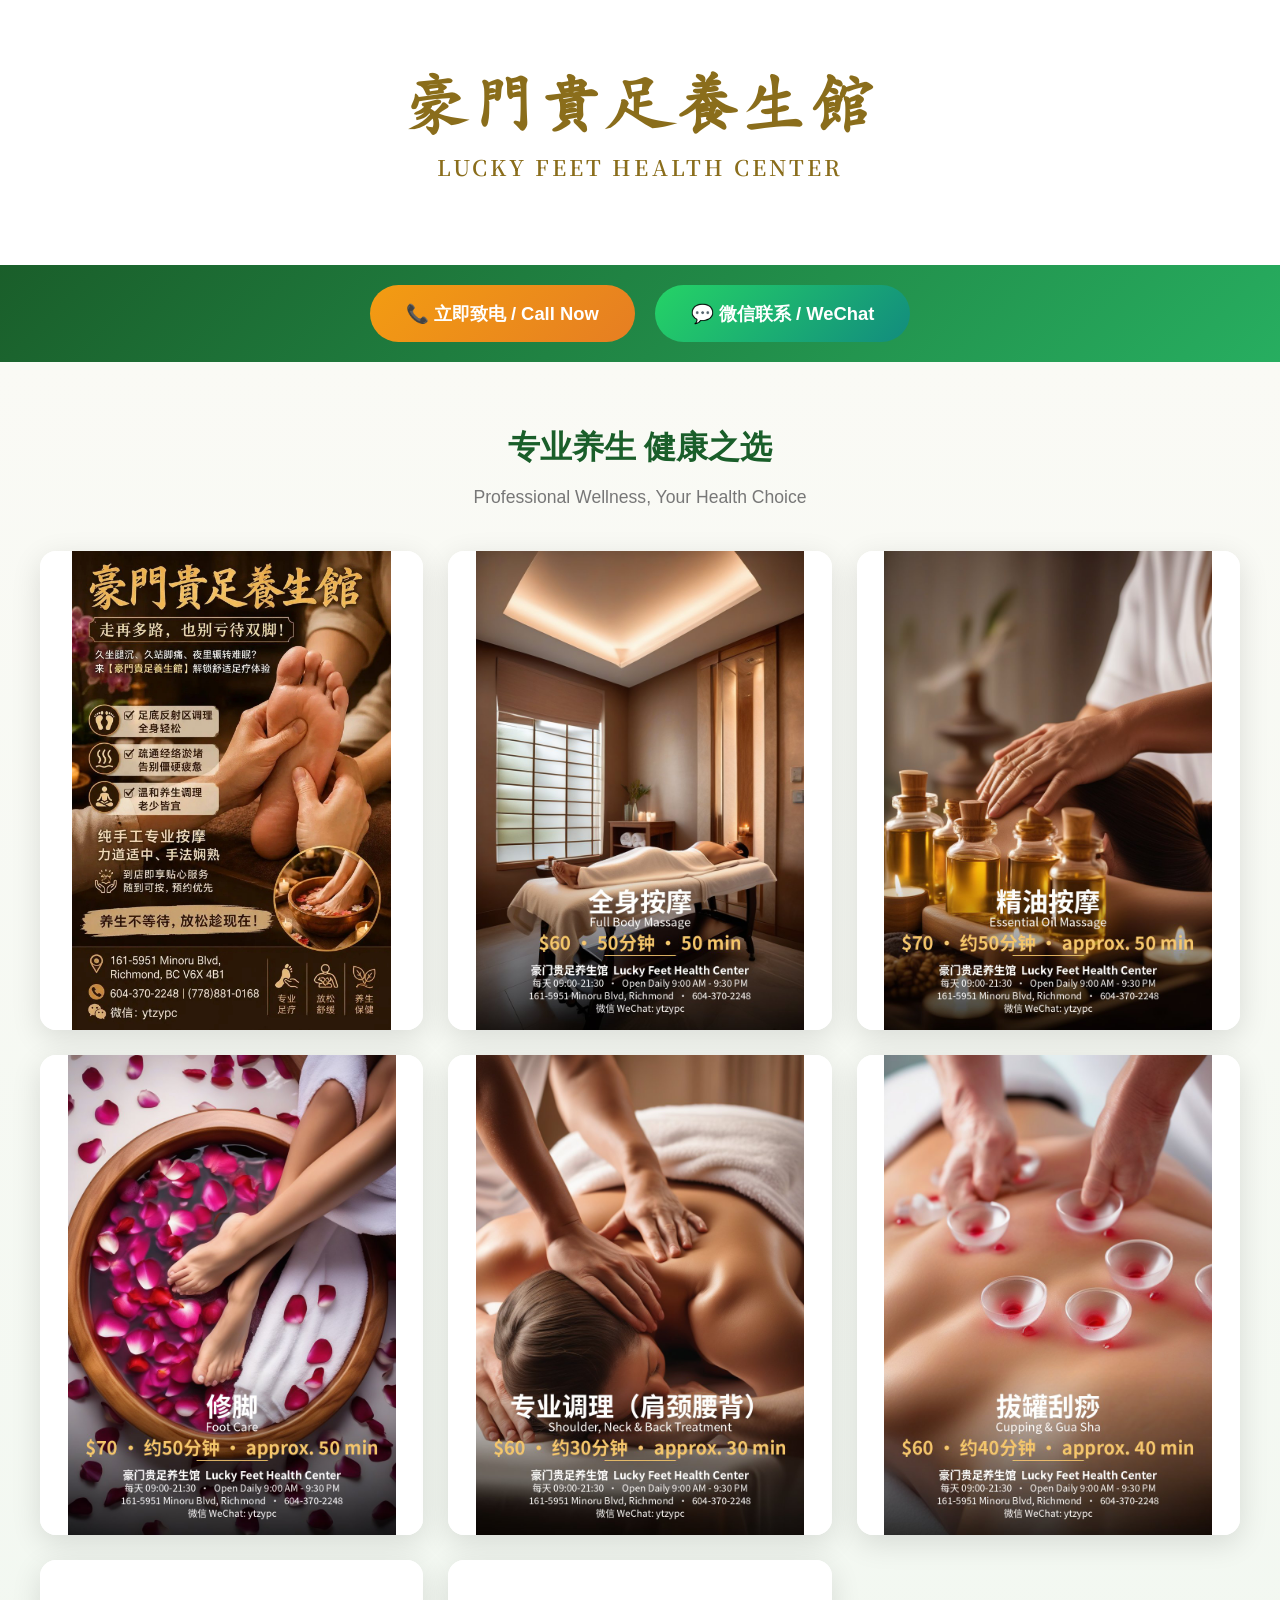
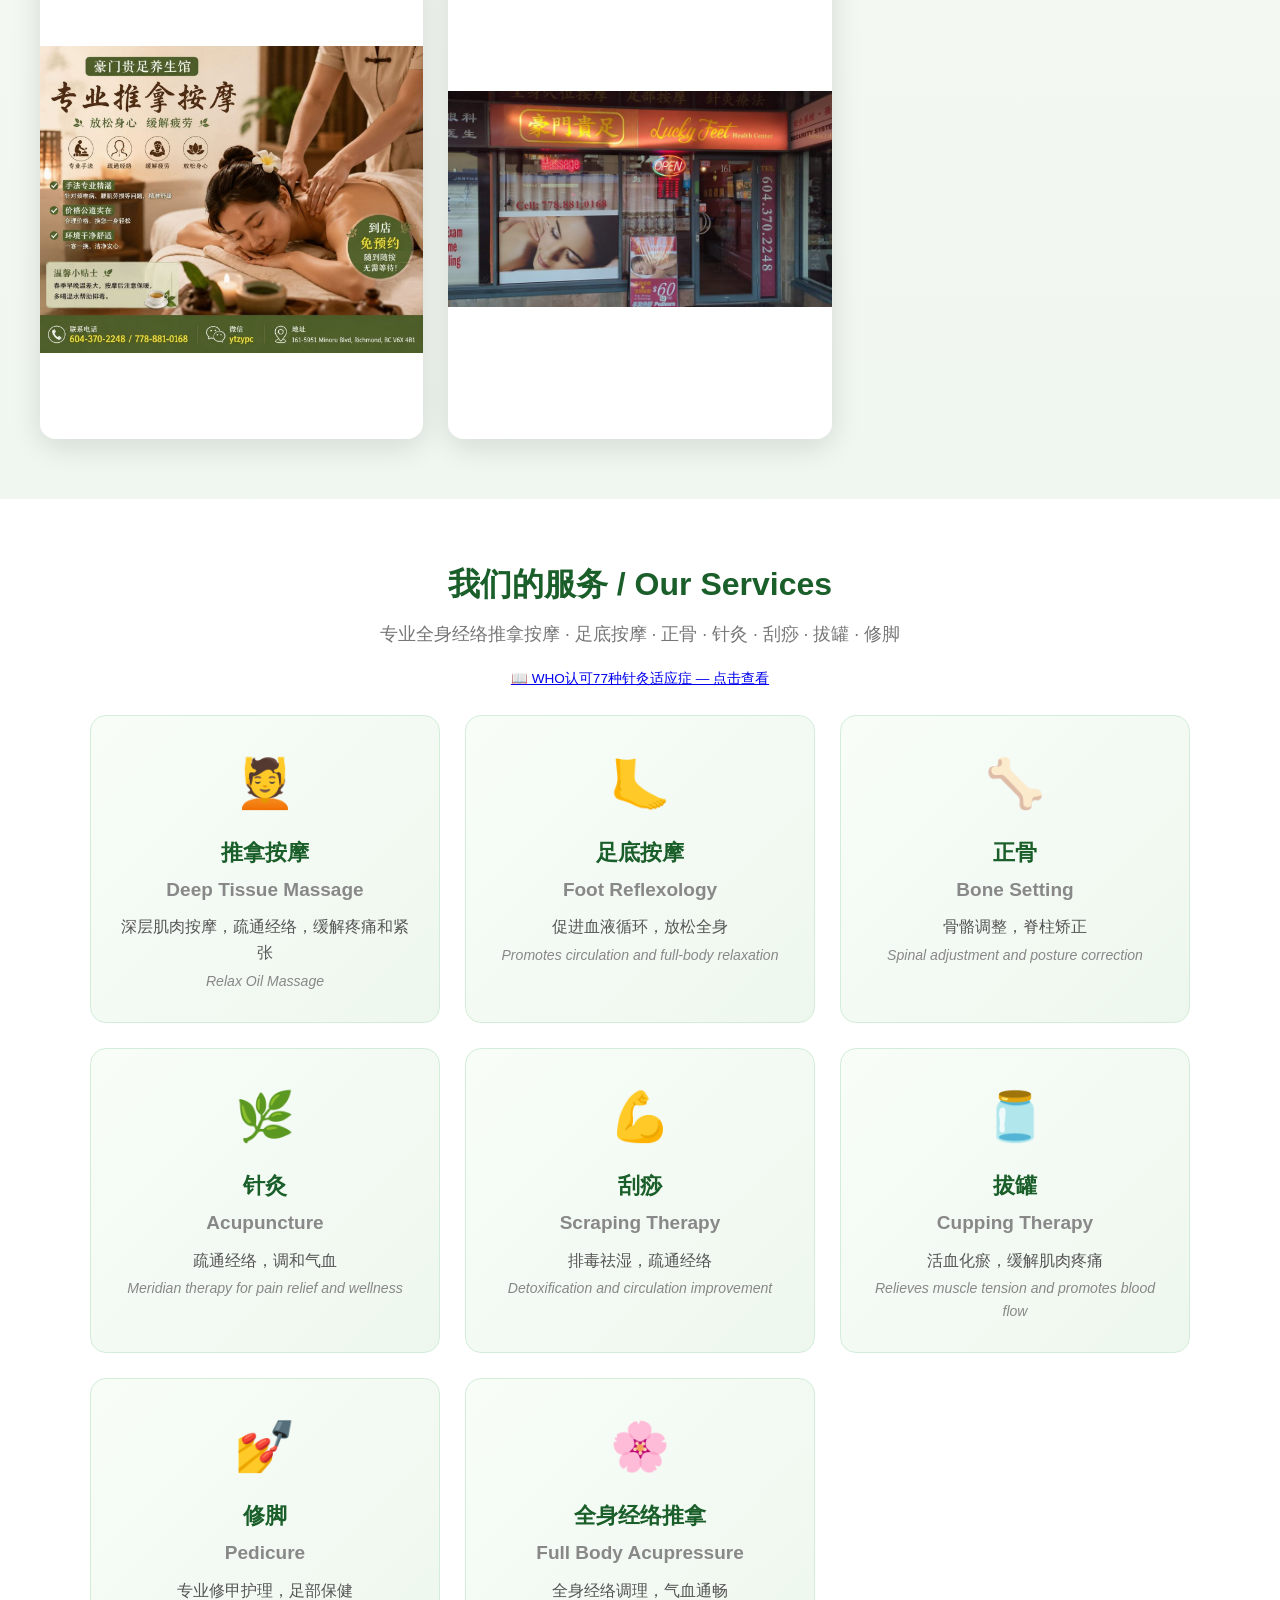
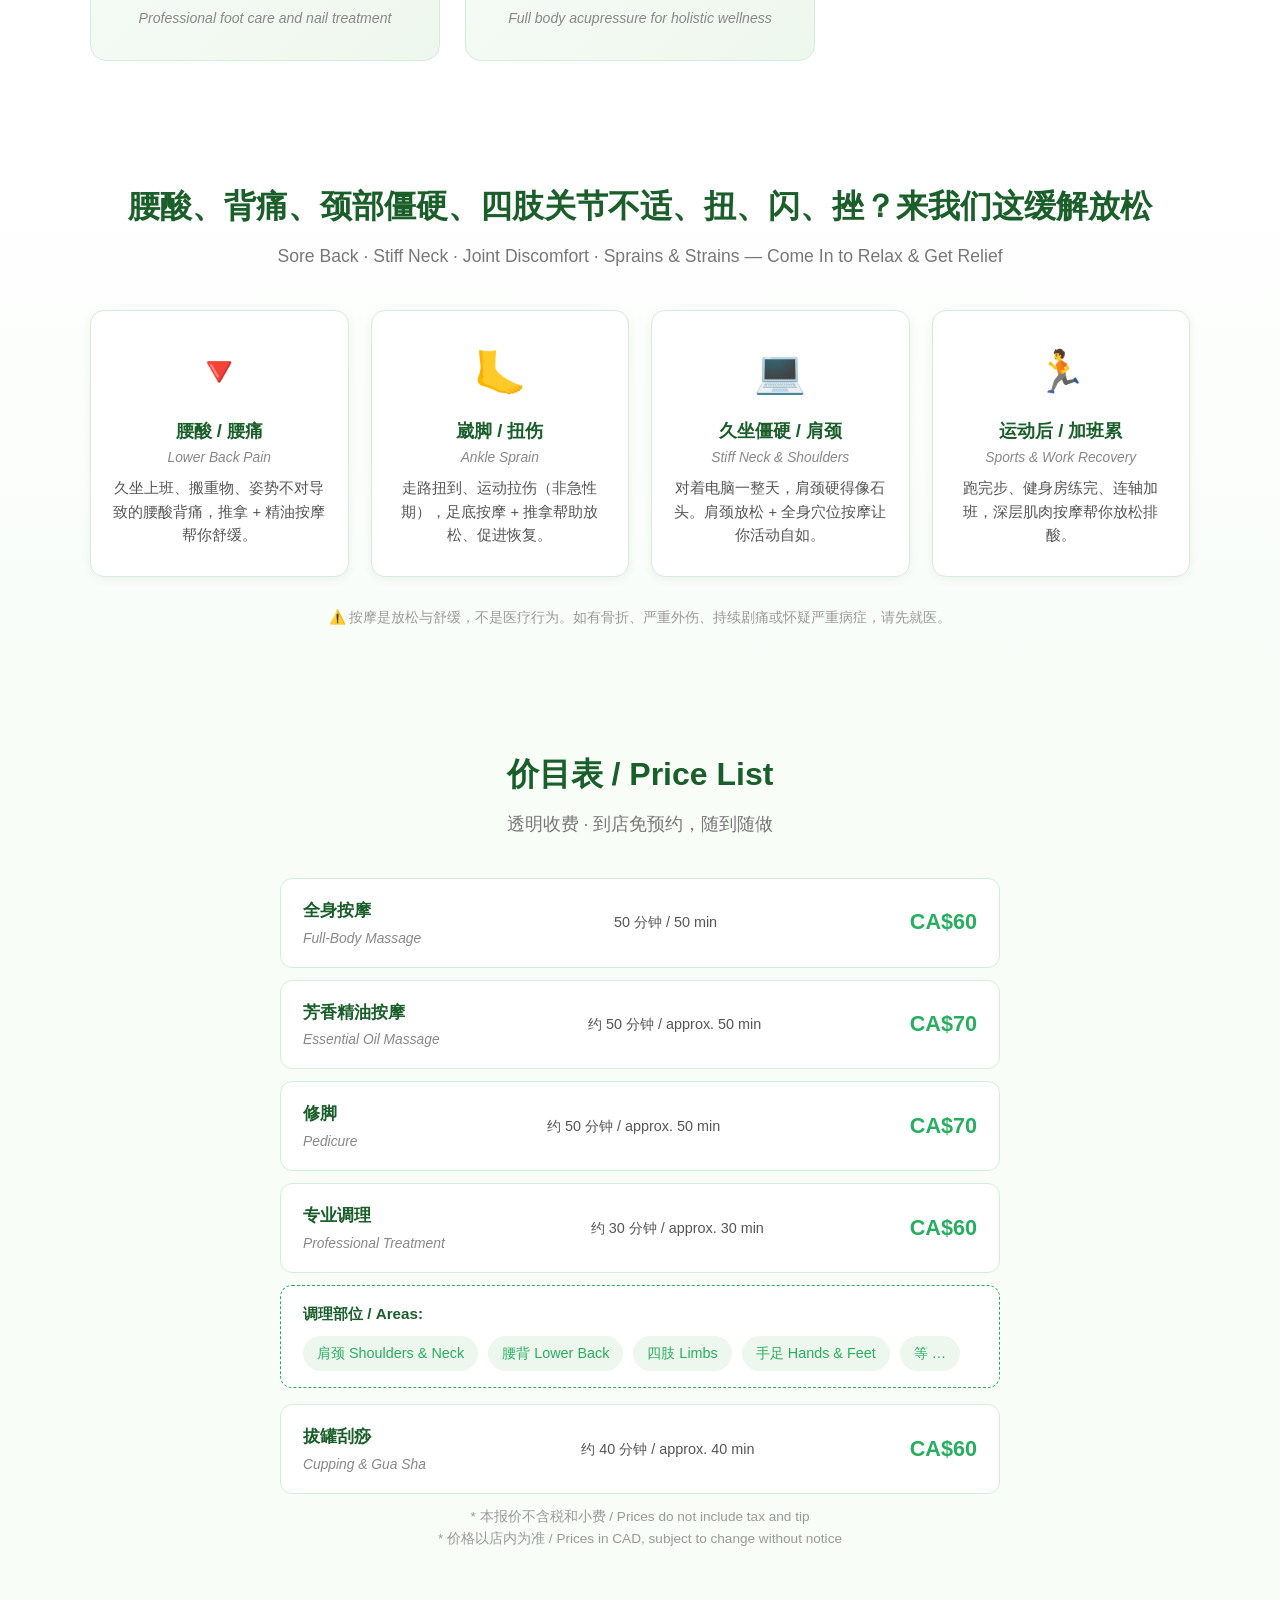
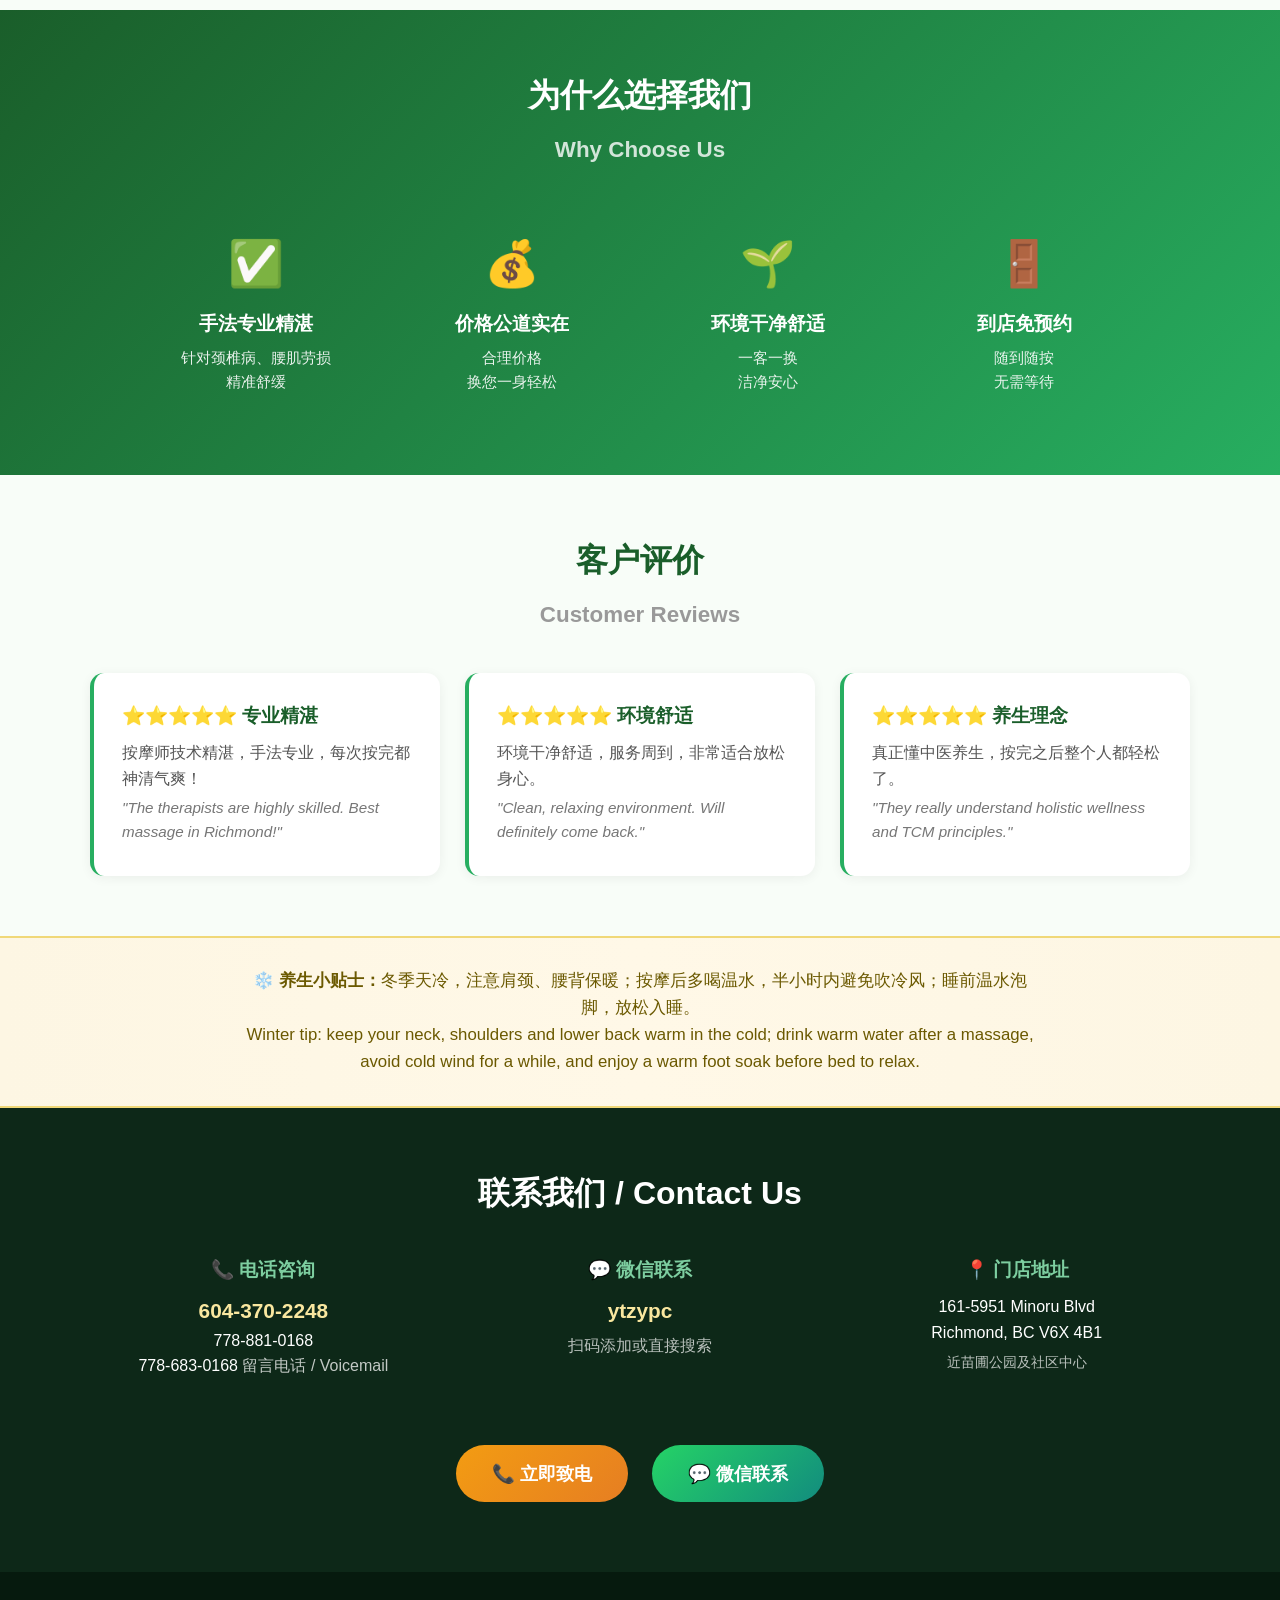
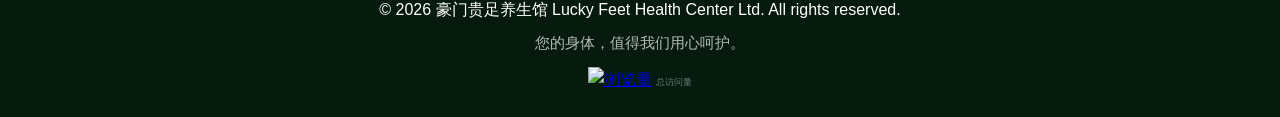
==== commit eba70f80: "Title: self-hosted FandolKai subset (all 7 Traditional chars in one font); fixes mixed-font title" ====
--- a/index.html
+++ b/index.html
@@ -49,12 +49,13 @@
     <!-- Elegant serif for the business name -->
     <link rel="preconnect" href="https://fonts.googleapis.com">
     <link rel="preconnect" href="https://fonts.gstatic.com" crossorigin>
-    <link href="https://fonts.googleapis.com/css2?family=Ma+Shan+Zheng&family=Noto+Serif+SC:wght@600;900&display=swap" rel="stylesheet">
+    <link href="https://fonts.googleapis.com/css2?family=Noto+Serif+SC:wght@600;900&display=swap" rel="stylesheet">
     <style>
+        @font-face { font-family: 'FandolKaiTitle'; src: url('fonts/fandolkai-title.woff2') format('woff2'); font-weight: 400; font-style: normal; font-display: swap; }
         * { margin: 0; padding: 0; box-sizing: border-box; }
         body { font-family: 'Microsoft YaHei', 'PingFang SC', -apple-system, BlinkMacSystemFont, 'Segoe UI', sans-serif; line-height: 1.6; color: #333; background: #fafaf5; }
         .hero { padding: 60px 20px; text-align: center; background: white; }
-        .hero .company-cn { font-family: 'Ma Shan Zheng', 'Noto Serif SC', 'Songti SC', serif; font-size: 4em; font-weight: 900; color: #8a6d1b; letter-spacing: 0.06em; line-height: 1.25; }
+        .hero .company-cn { font-family: 'FandolKaiTitle', 'Noto Serif SC', 'Songti SC', serif; font-size: 4em; font-weight: 900; color: #8a6d1b; letter-spacing: 0.06em; line-height: 1.25; }
         .hero .company-en { font-family: 'Noto Serif SC', 'Songti SC', Georgia, serif; font-size: 1.35em; font-weight: 600; color: #8a6d1b; letter-spacing: 0.14em; margin: 10px 0 20px; text-transform: uppercase; }
         .cta-bar { background: linear-gradient(135deg, #1a5e2a 0%, #27ae60 100%); padding: 20px; text-align: center; display: flex; justify-content: center; gap: 20px; flex-wrap: wrap; }
         .cta-btn { display: inline-flex; align-items: center; gap: 8px; padding: 14px 36px; border-radius: 50px; text-decoration: none; font-size: 1.15em; font-weight: bold; color: white; transition: transform 0.3s, box-shadow 0.3s; }
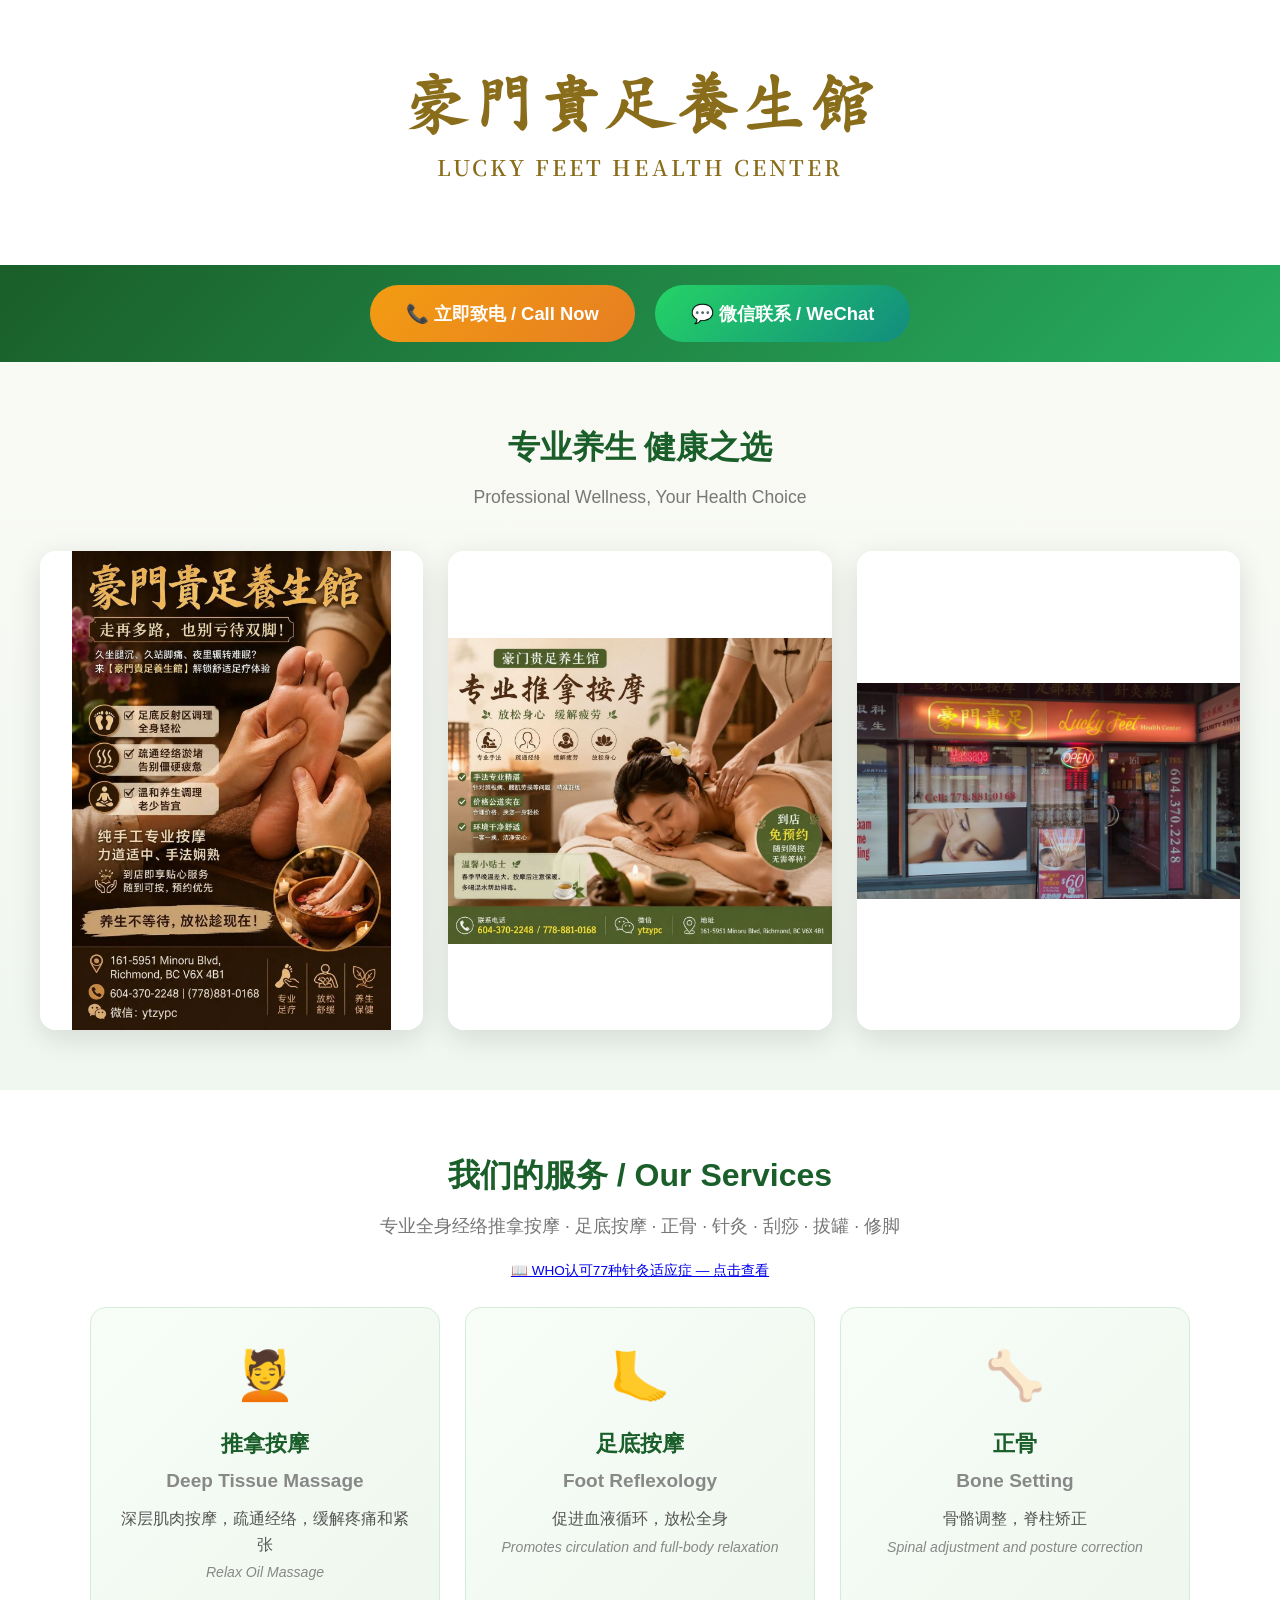
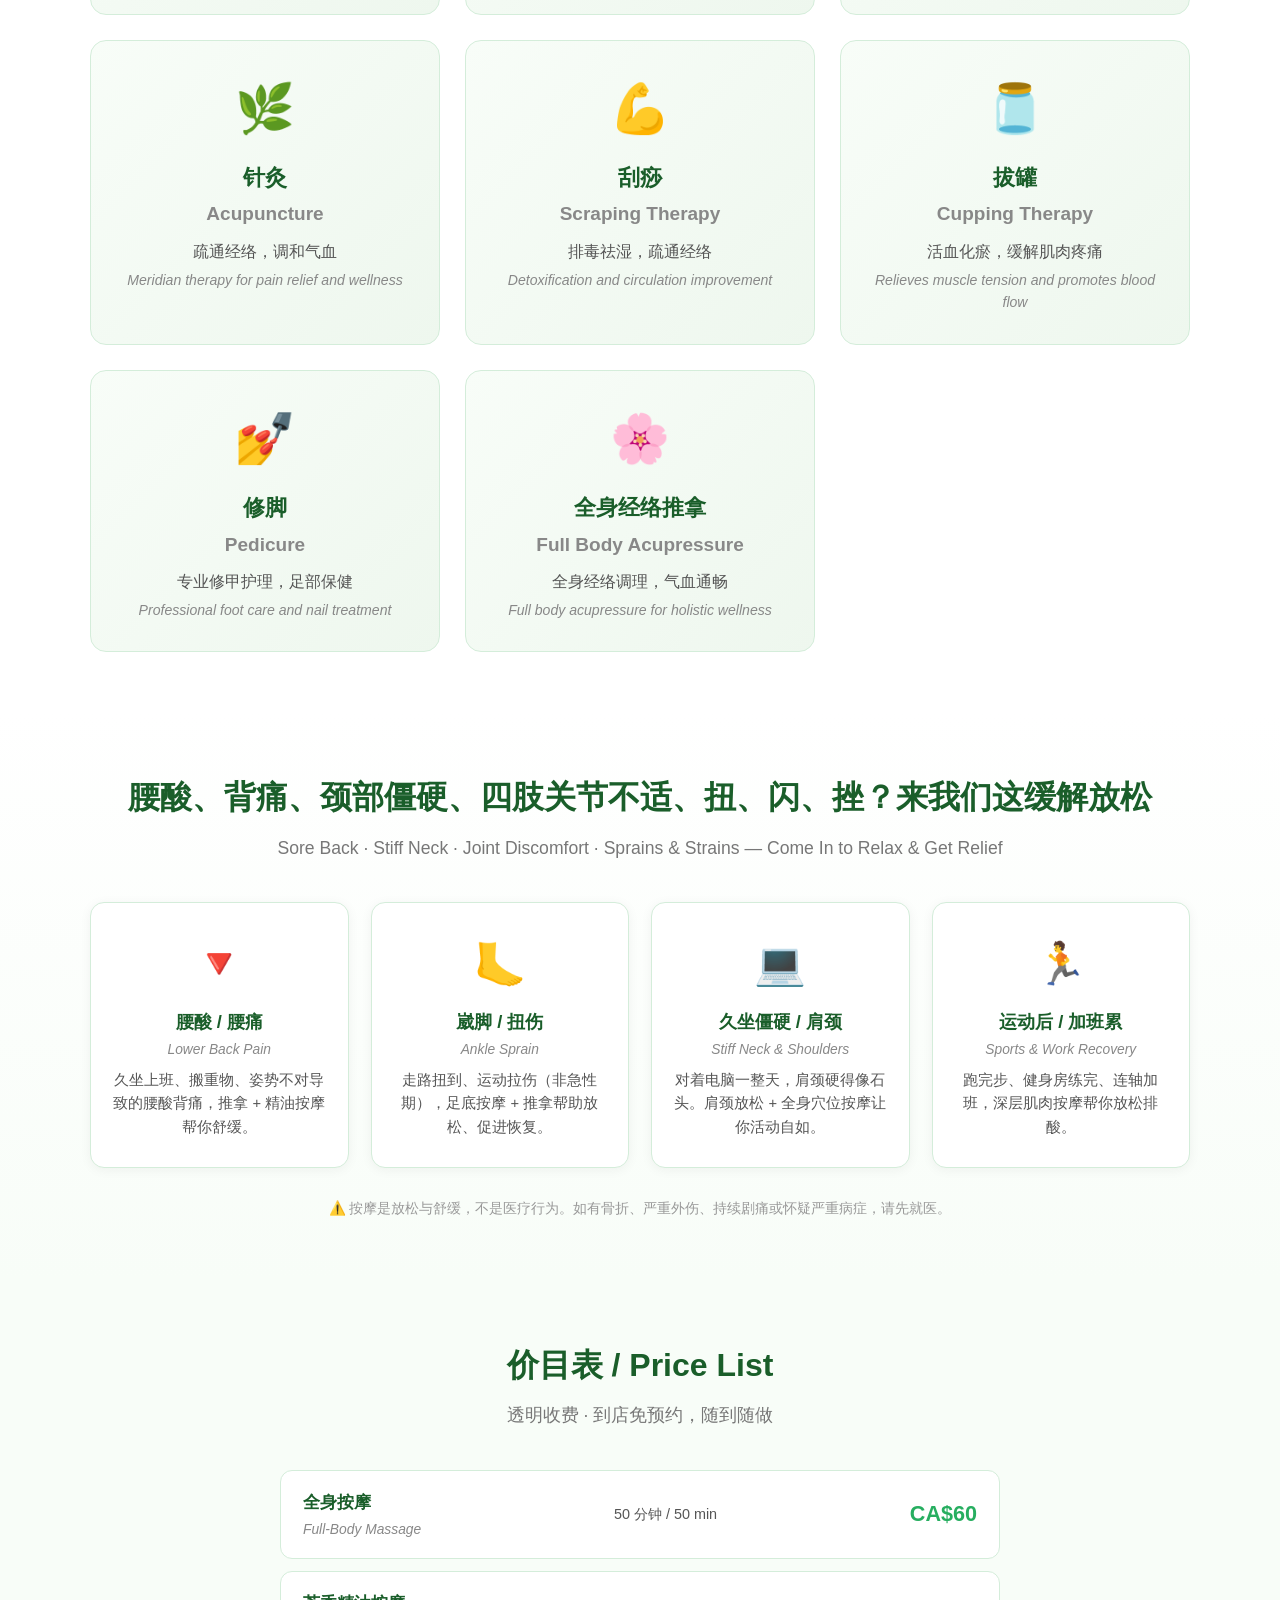
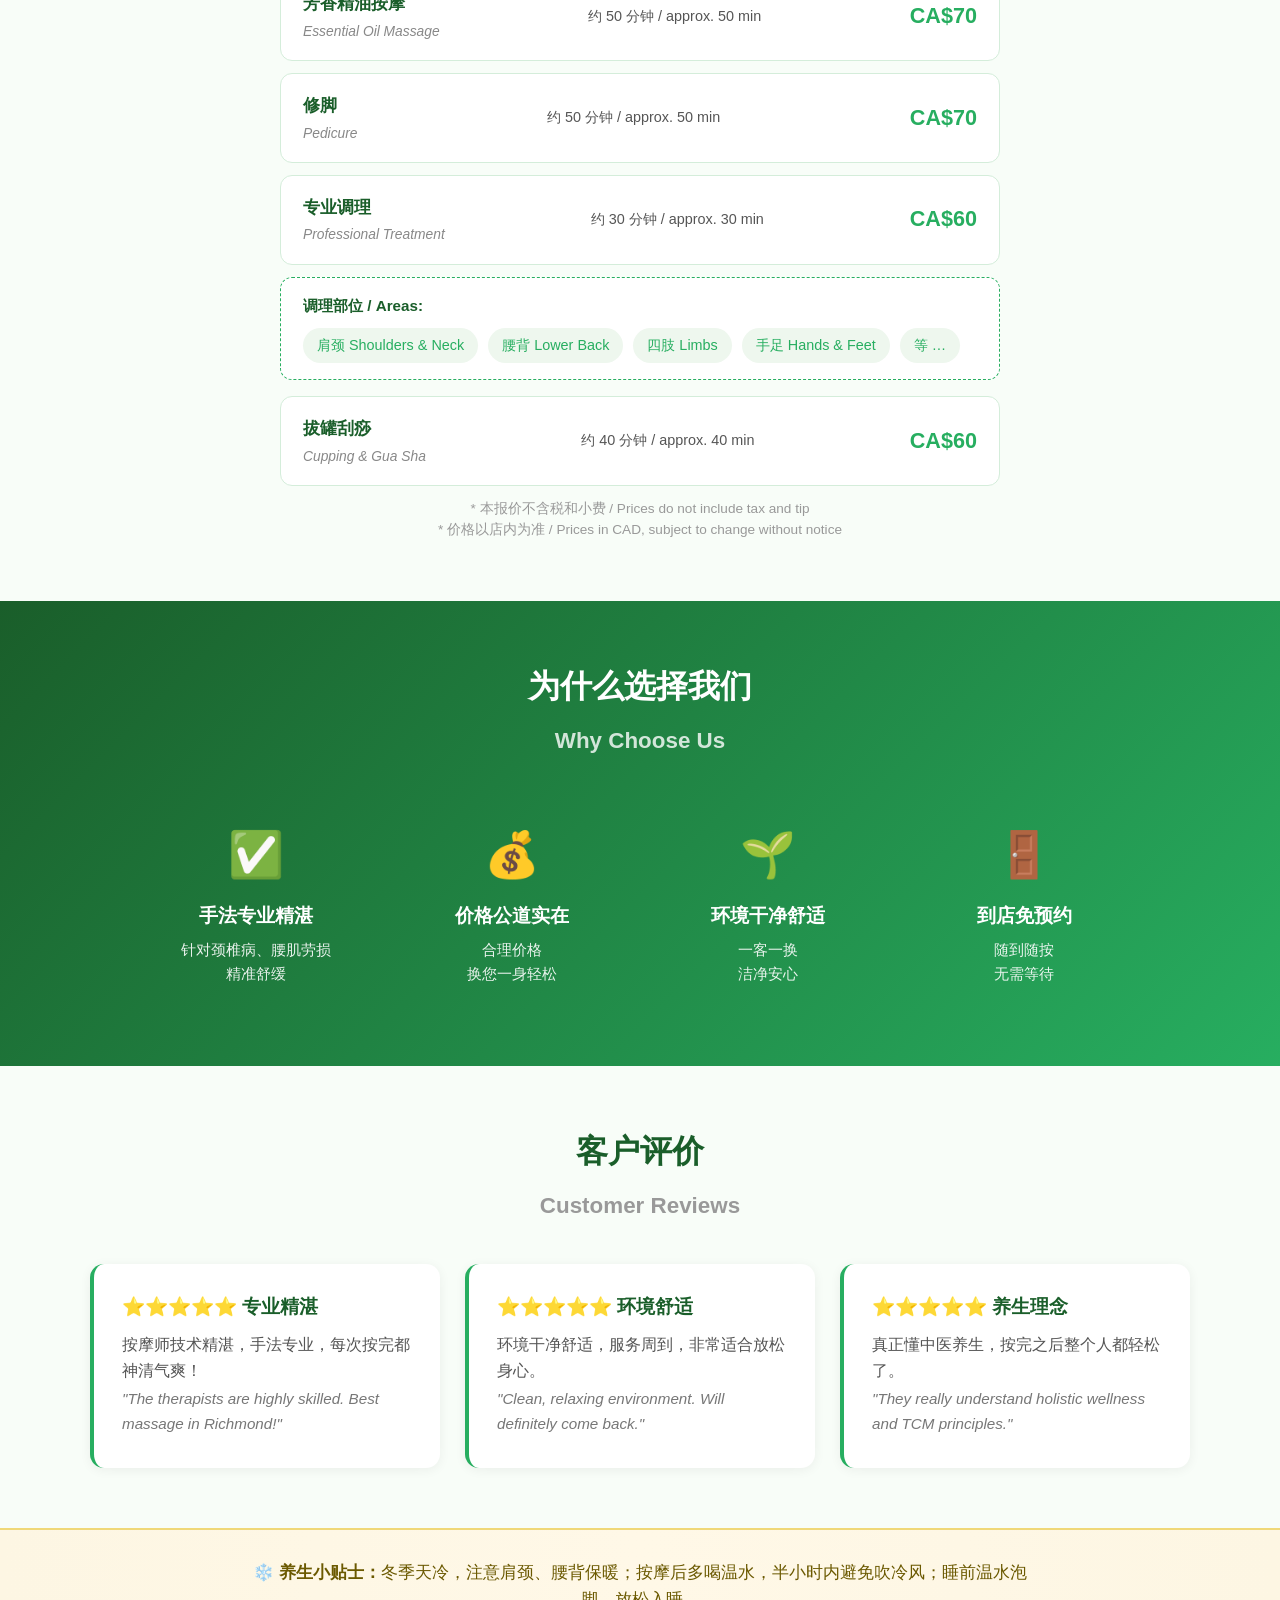
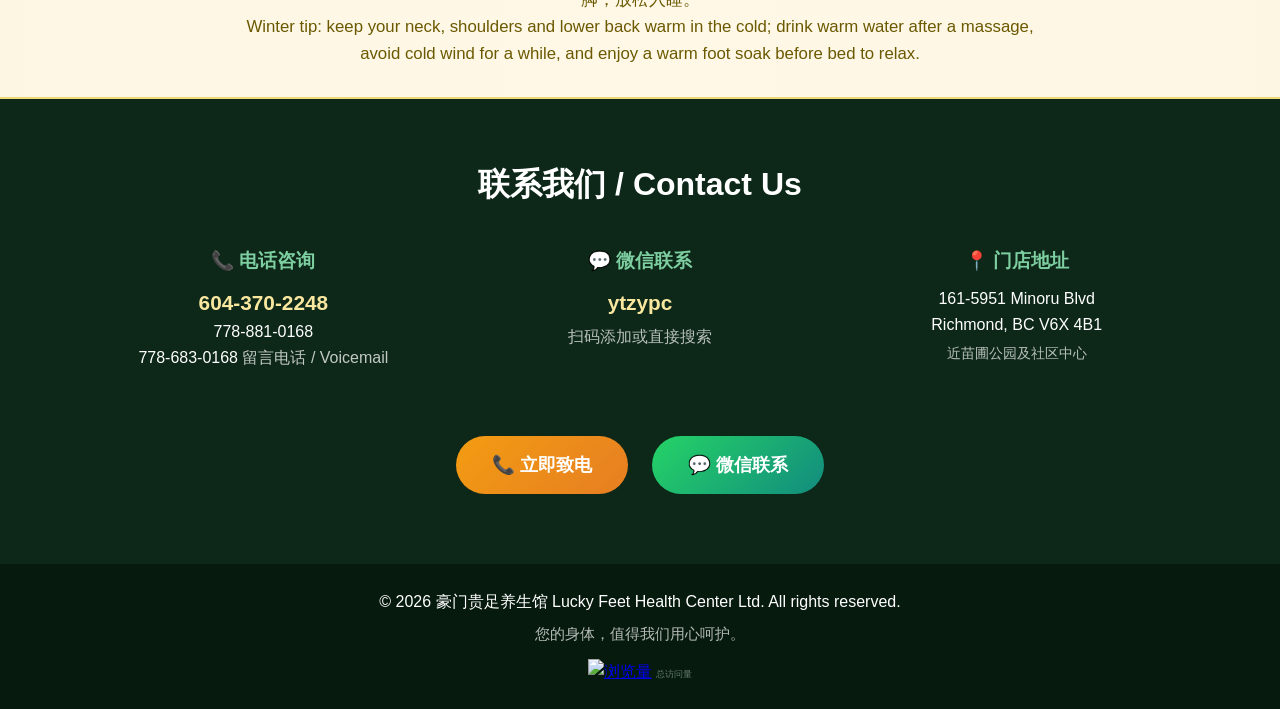
==== commit 8e7ea363: "Remove all 5 AI promo images (finger/toe defects in all of them) from gallery" ====
--- a/index.html
+++ b/index.html
@@ -152,21 +152,6 @@
                 <img src="foot-care-poster.jpg" alt="豪门贵足养生馆足底按摩">
             </div>
             <div class="poster-card">
-                <img src="promo-full-body.jpg" alt="全身按摩 $60 豪门贵足养生馆">
-            </div>
-            <div class="poster-card">
-                <img src="promo-essential-oil.jpg" alt="精油按摩 $70 豪门贵足养生馆">
-            </div>
-            <div class="poster-card">
-                <img src="promo-foot-care.jpg" alt="修脚 $70 豪门贵足养生馆">
-            </div>
-            <div class="poster-card">
-                <img src="promo-deep-tissue.jpg" alt="专业调理 肩颈腰背 $60 豪门贵足养生馆">
-            </div>
-            <div class="poster-card">
-                <img src="promo-cupping.jpg" alt="拔罐刮痧 $60 豪门贵足养生馆">
-            </div>
-            <div class="poster-card">
                 <img src="ad2.png" alt="豪门贵足养生馆服务详情">
             </div>
             <div class="poster-card">
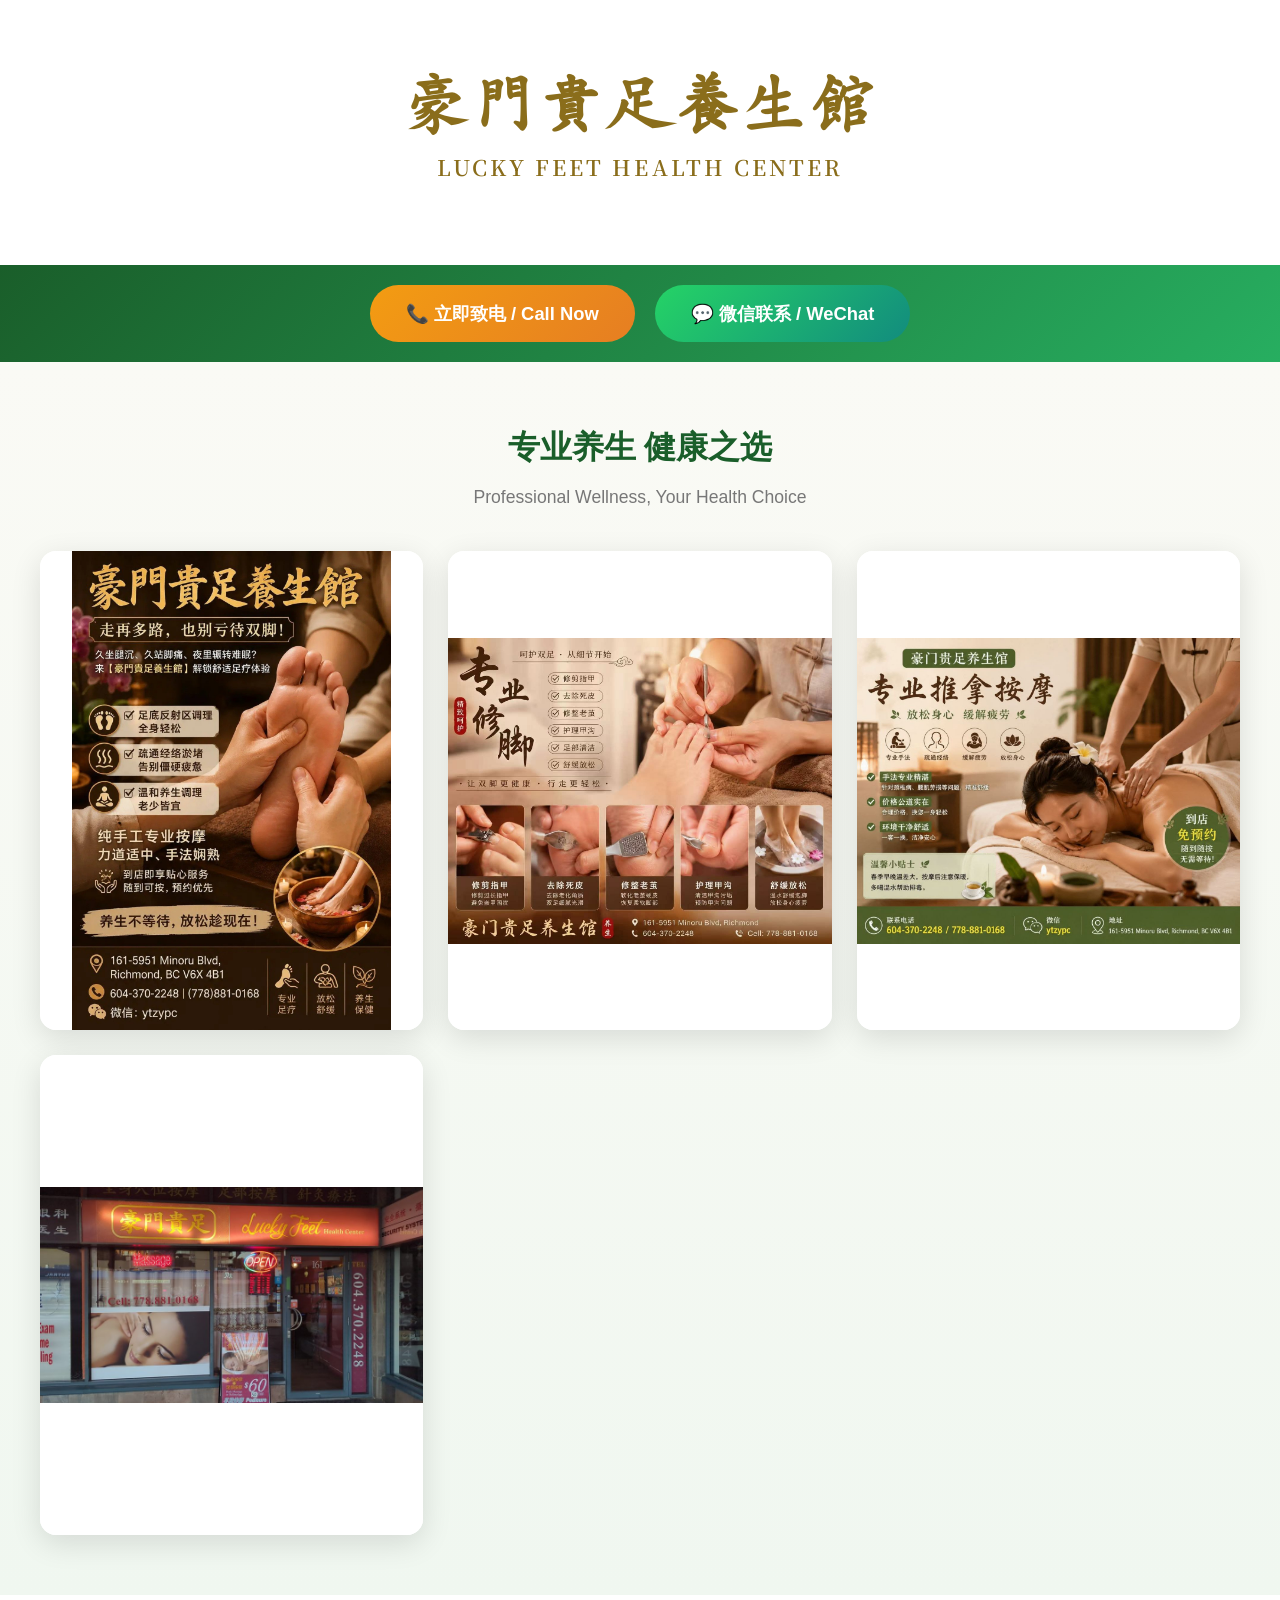
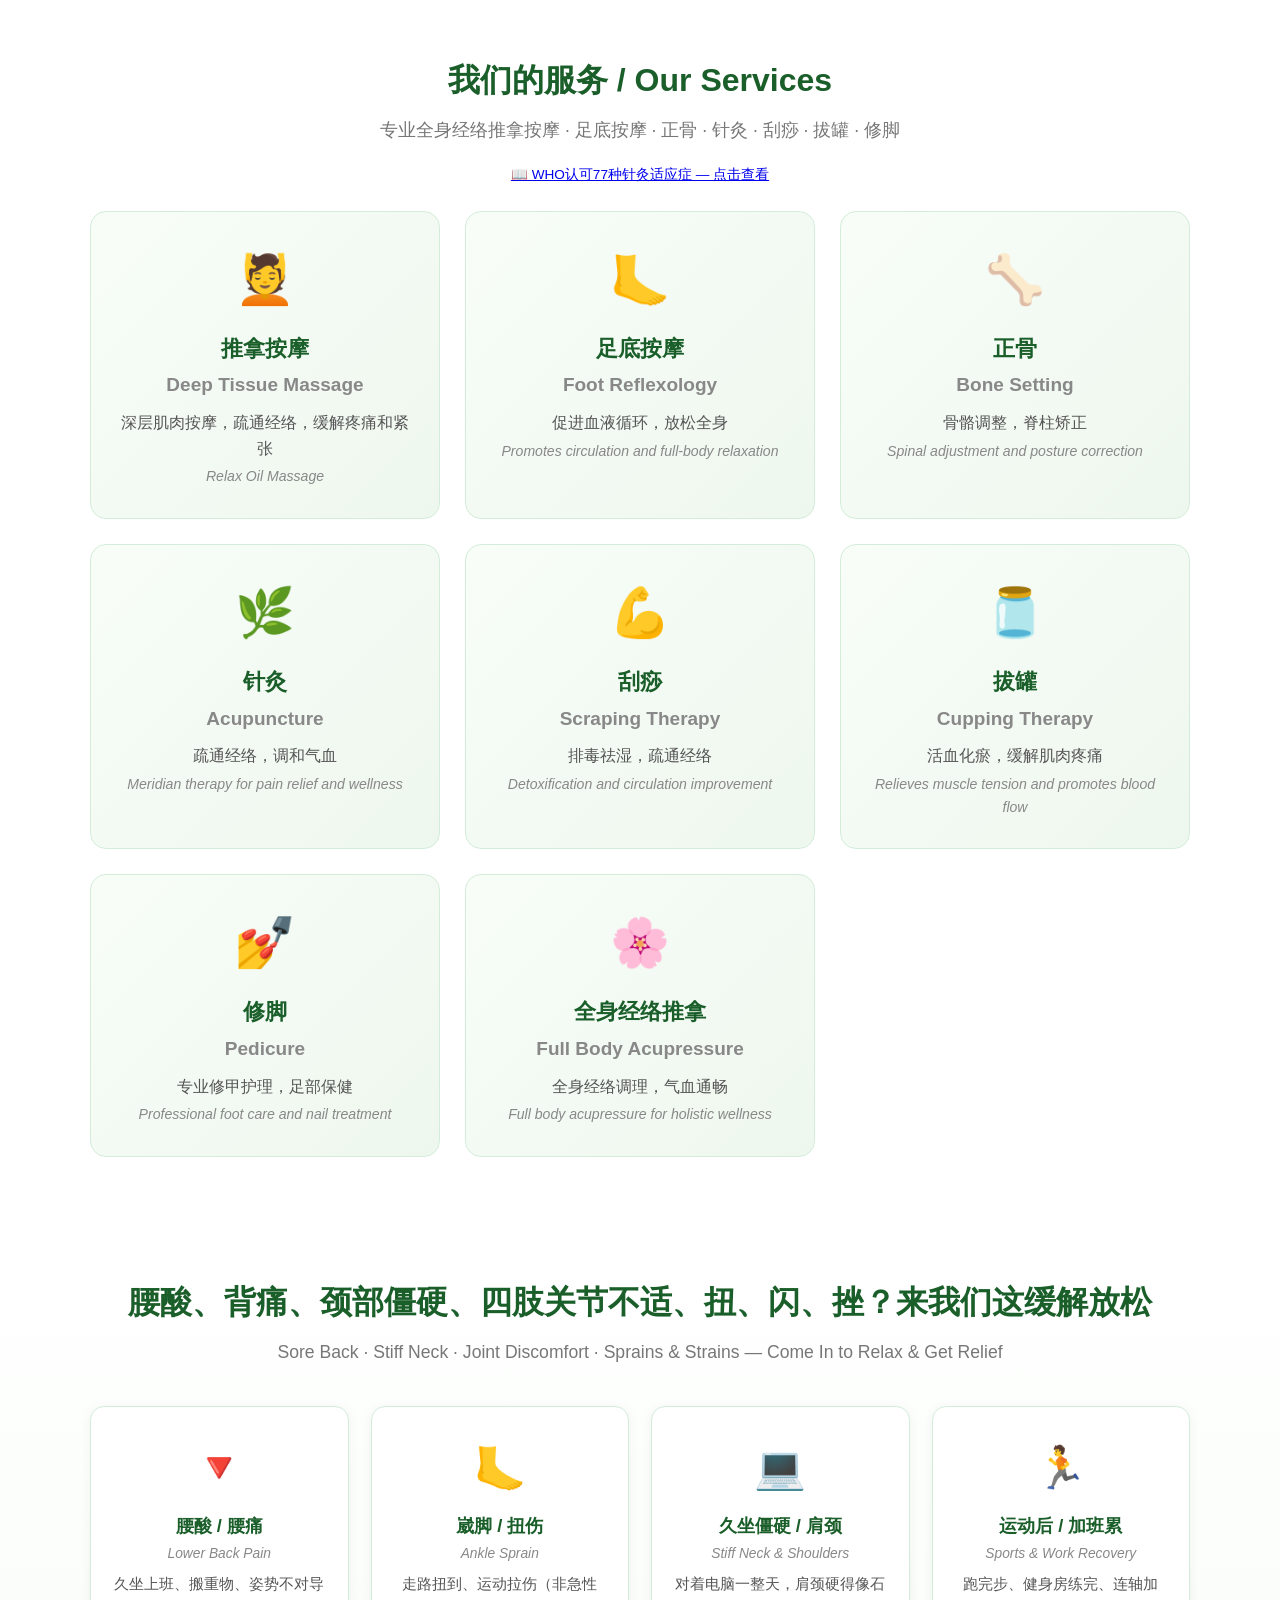
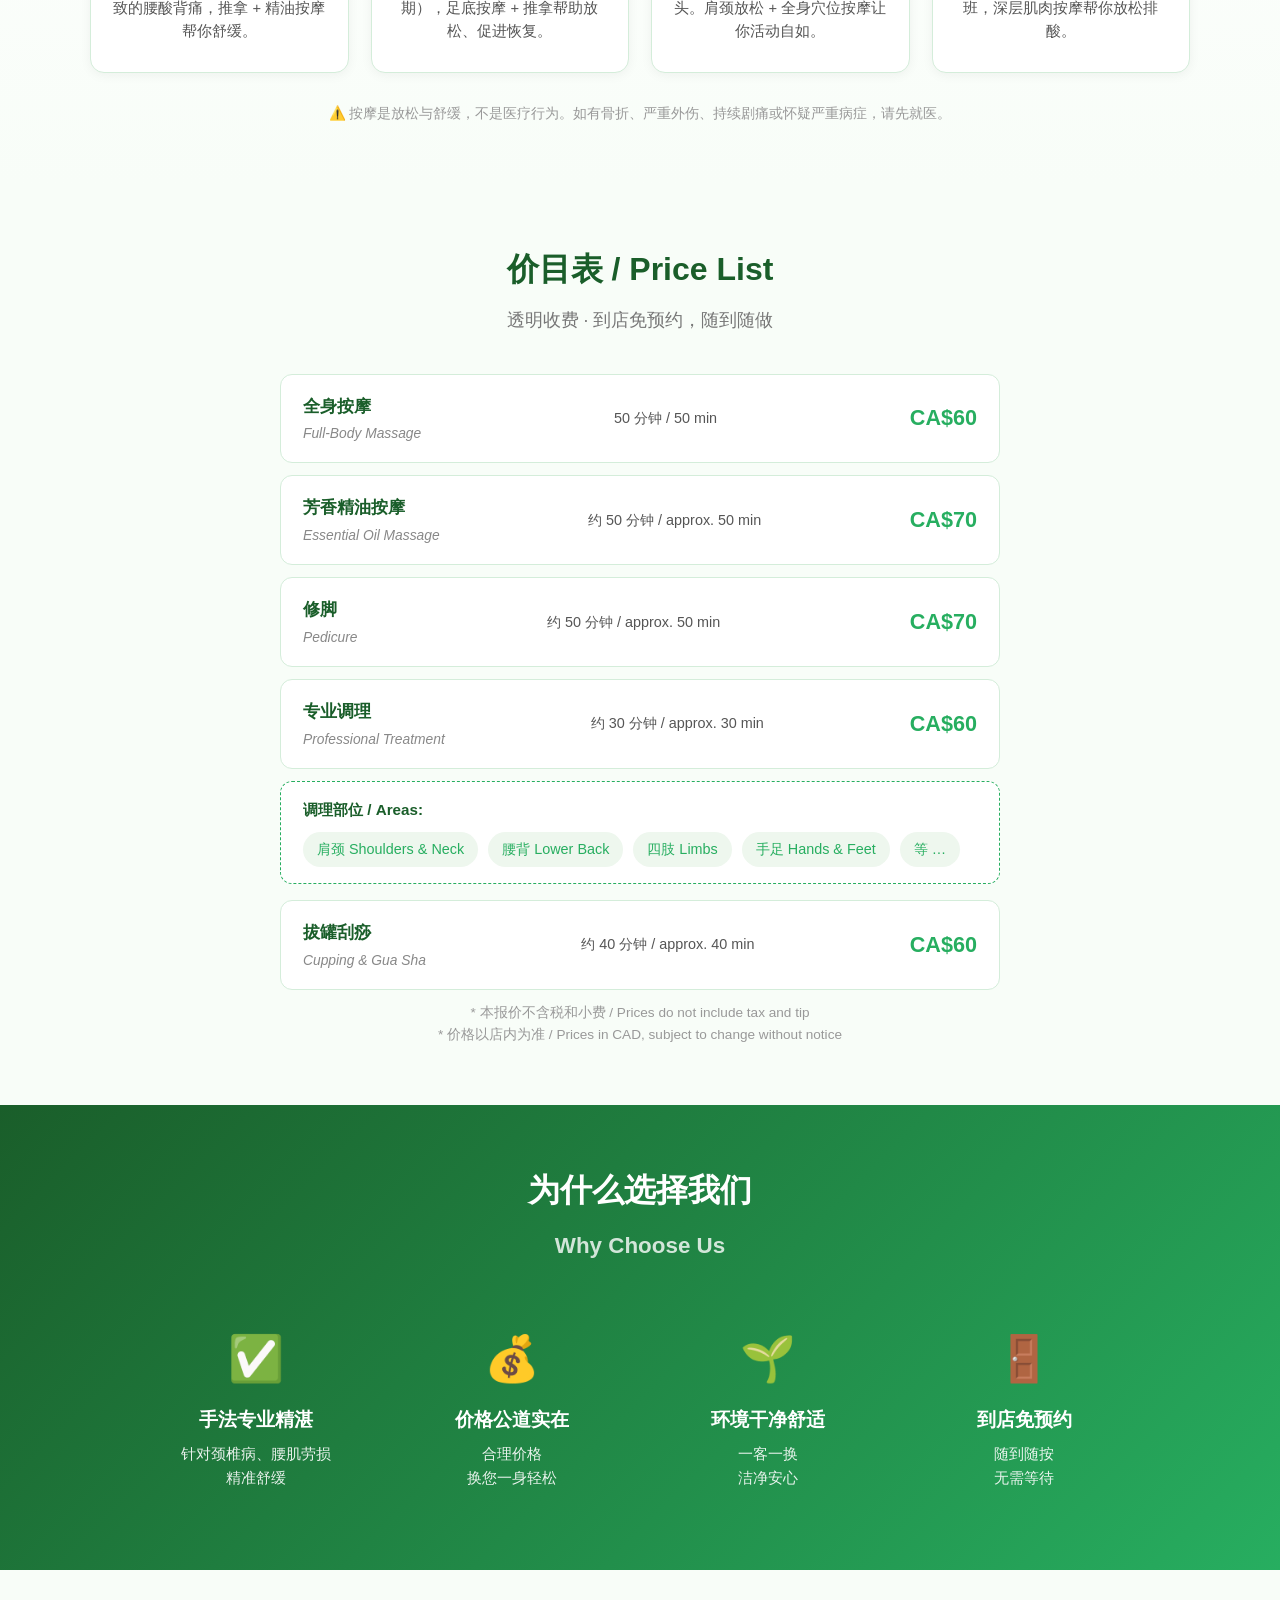
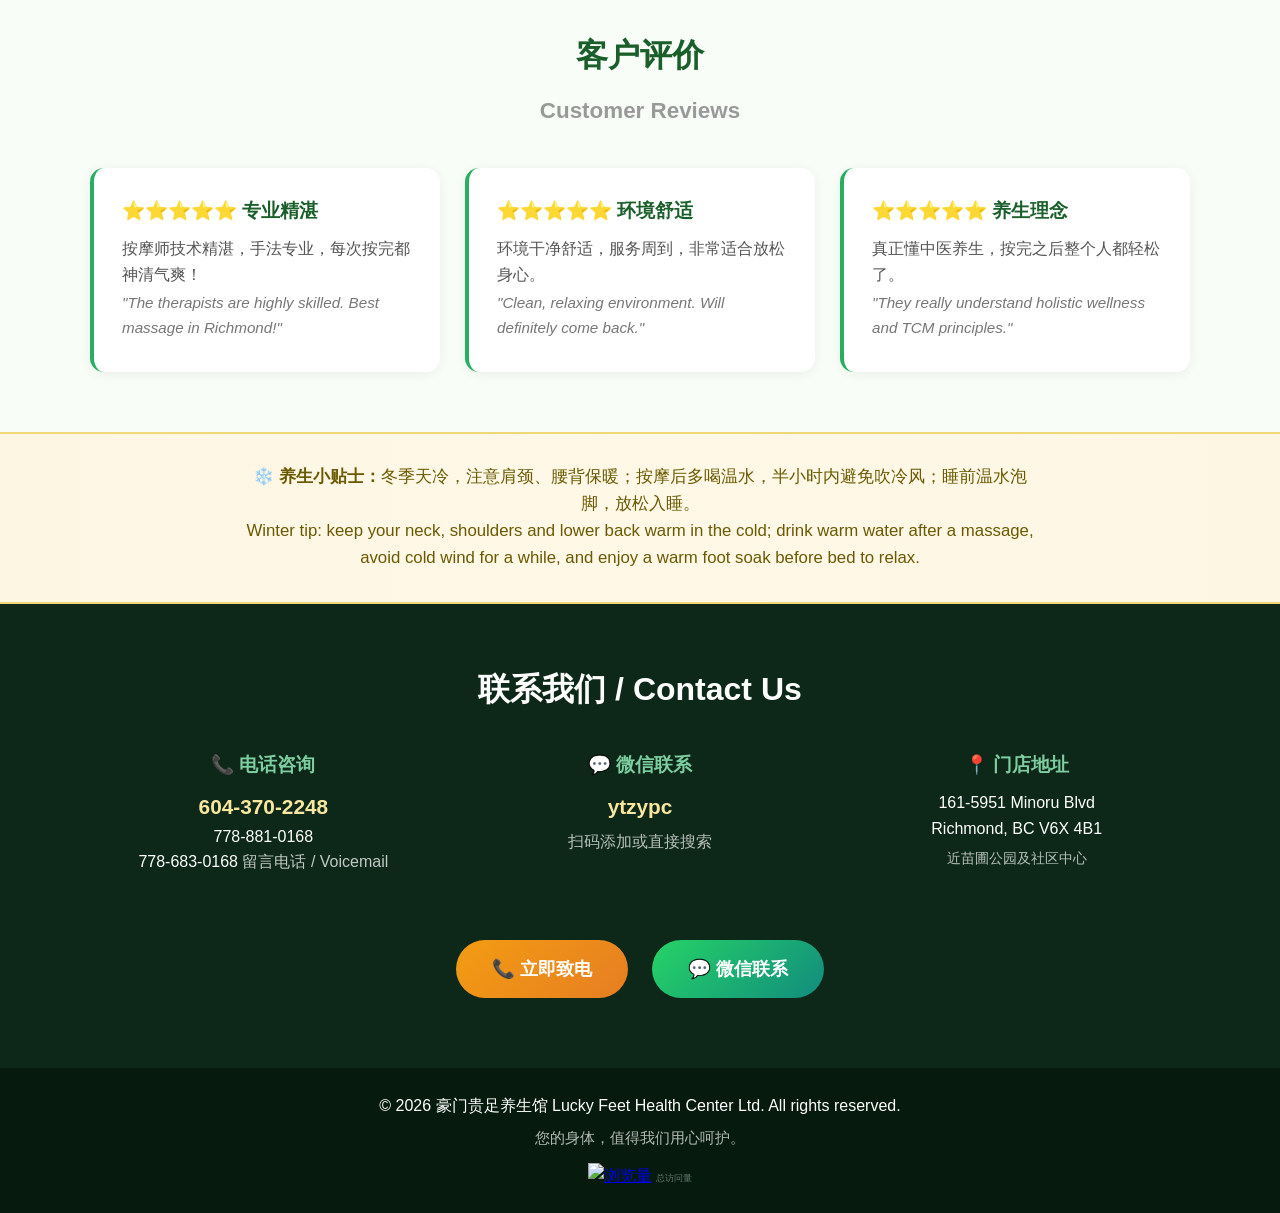
==== commit e94cb81d: "Add professional pedicure poster (修脚) to gallery" ====
--- a/index.html
+++ b/index.html
@@ -152,6 +152,9 @@
                 <img src="foot-care-poster.jpg" alt="豪门贵足养生馆足底按摩">
             </div>
             <div class="poster-card">
+                <img src="pedicure-poster.jpg" alt="豪门贵足养生馆专业修脚">
+            </div>
+            <div class="poster-card">
                 <img src="ad2.png" alt="豪门贵足养生馆服务详情">
             </div>
             <div class="poster-card">
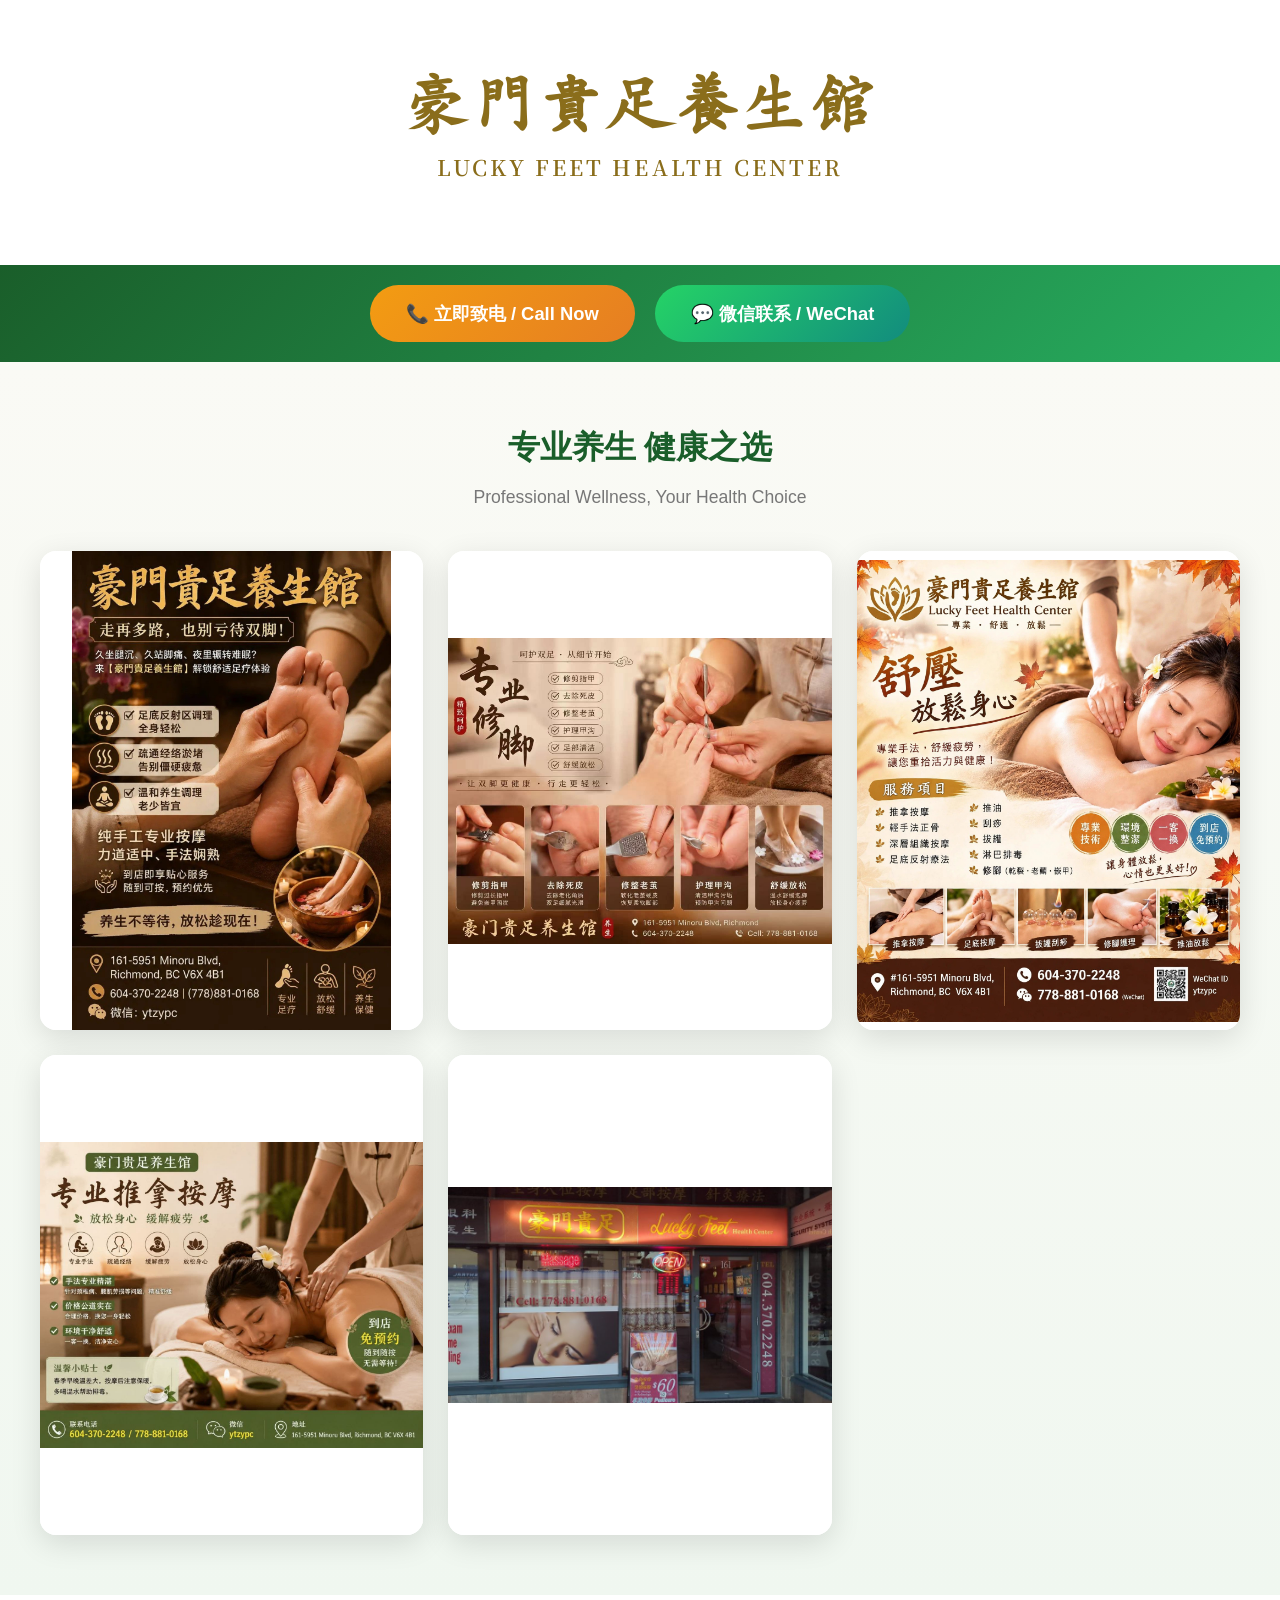
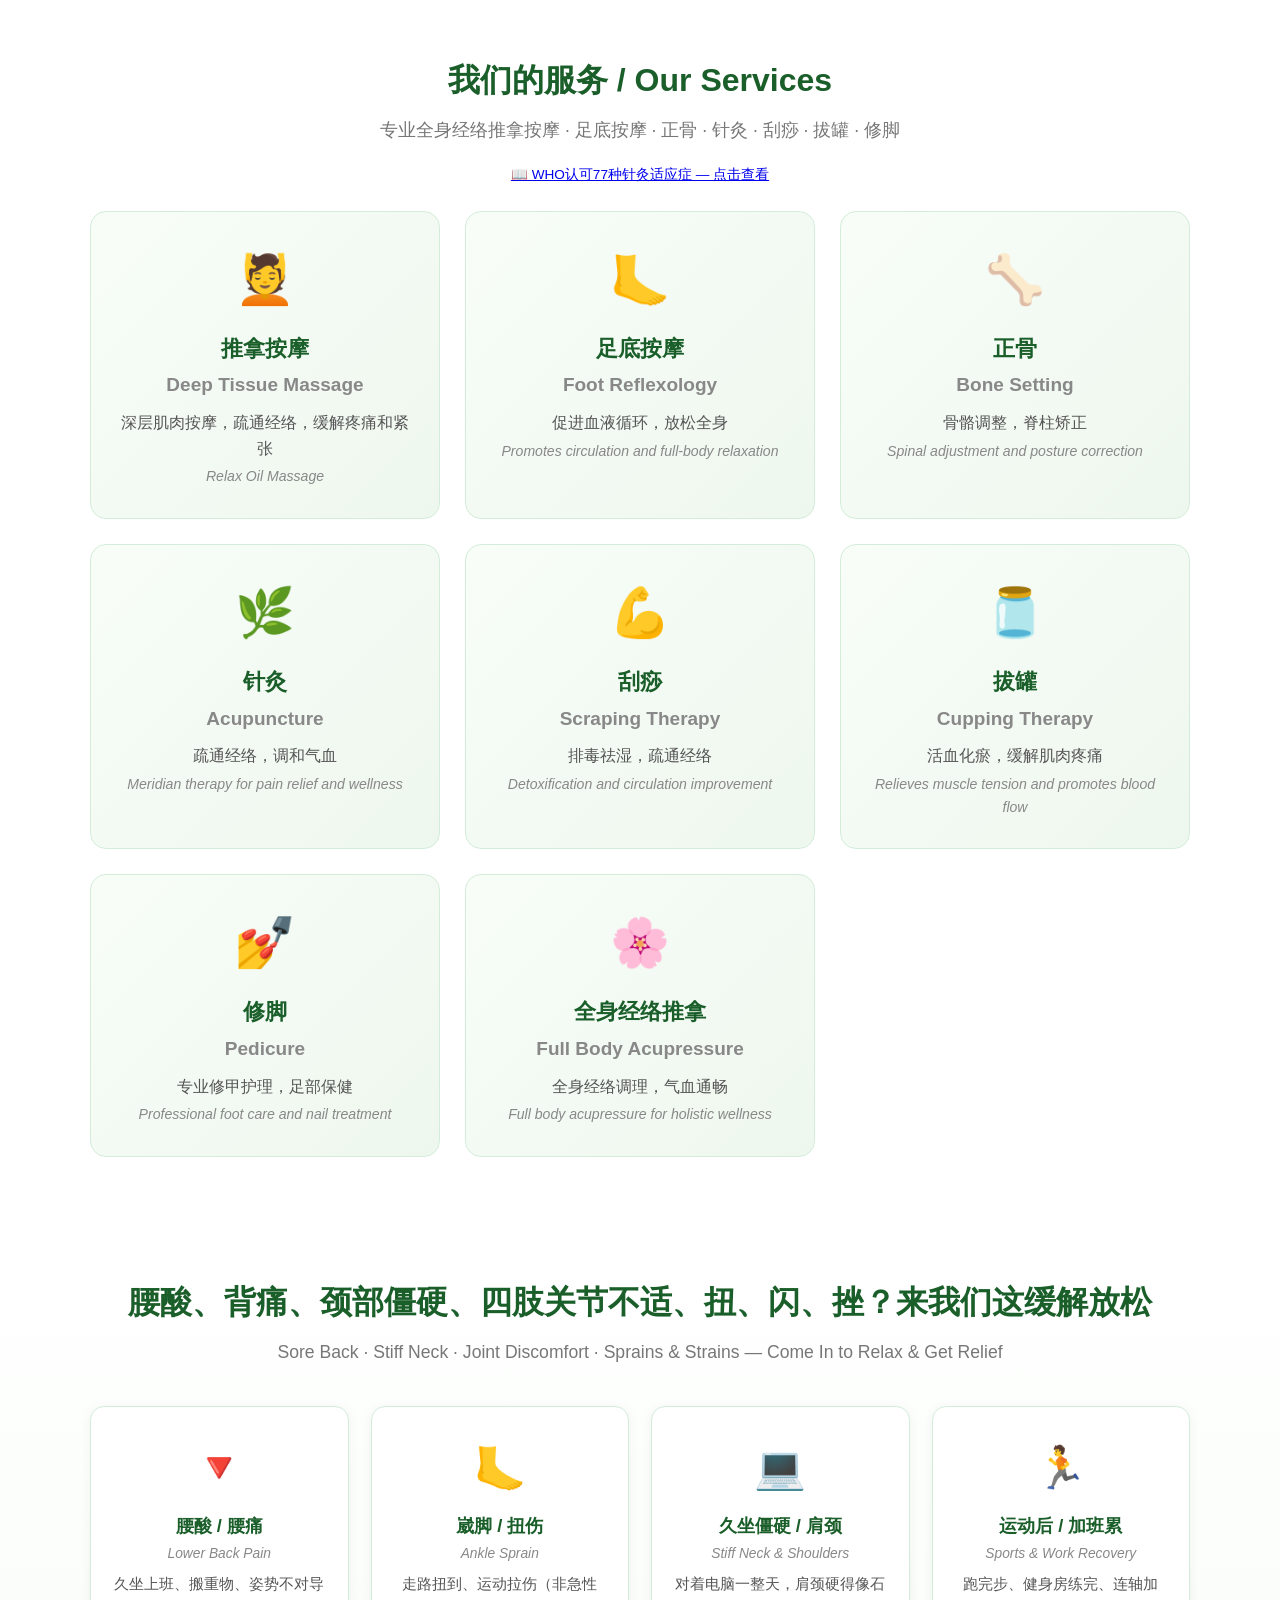
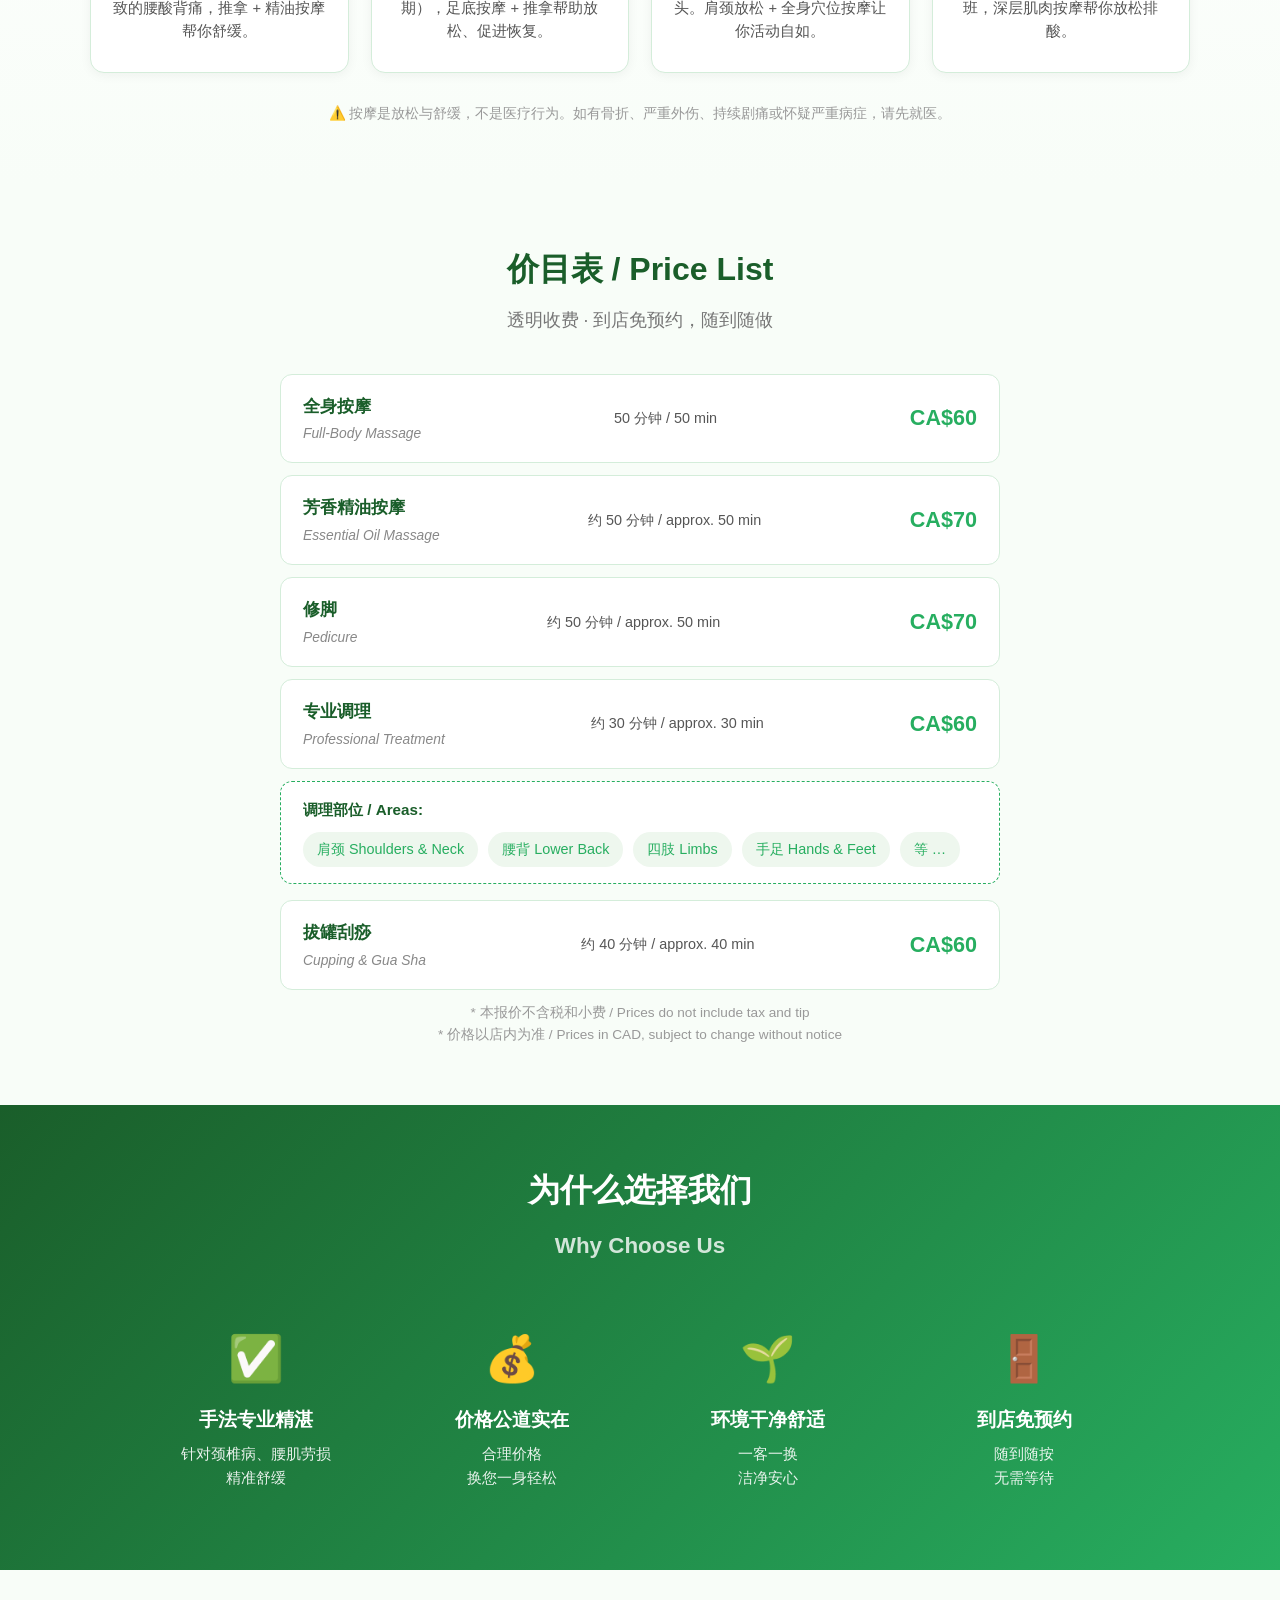
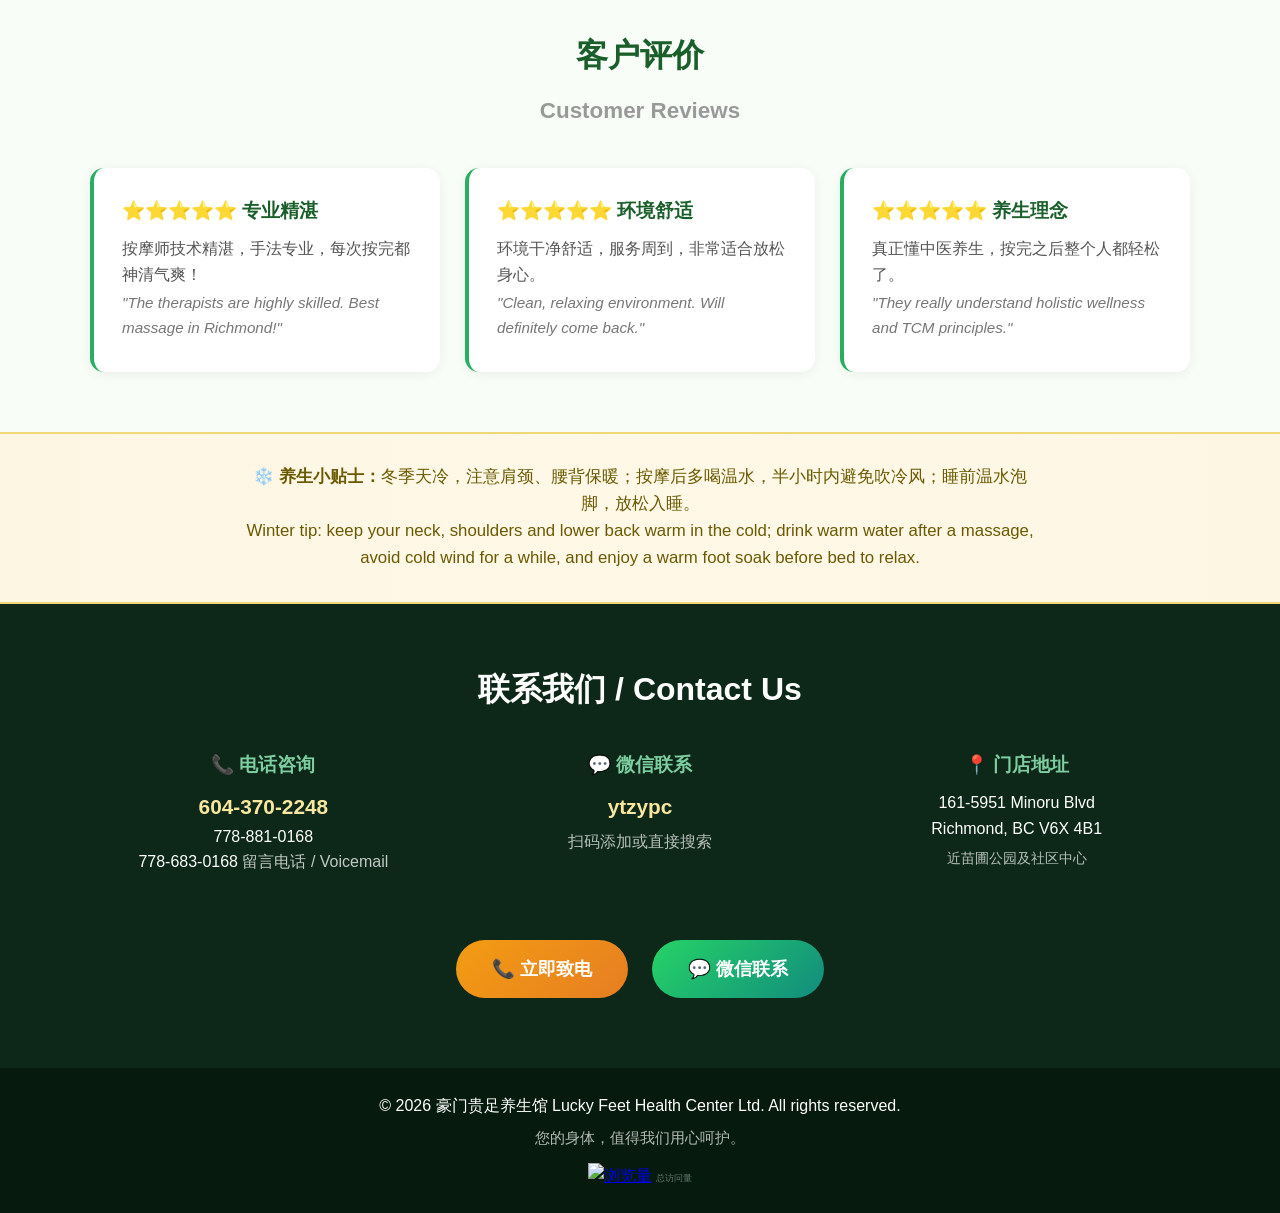
==== commit 695f3c1c: "Add services poster (autumn wording removed) to gallery" ====
--- a/index.html
+++ b/index.html
@@ -155,6 +155,9 @@
                 <img src="pedicure-poster.jpg" alt="豪门贵足养生馆专业修脚">
             </div>
             <div class="poster-card">
+                <img src="services-poster.jpg" alt="豪门贵足养生馆舒压放松">
+            </div>
+            <div class="poster-card">
                 <img src="ad2.png" alt="豪门贵足养生馆服务详情">
             </div>
             <div class="poster-card">
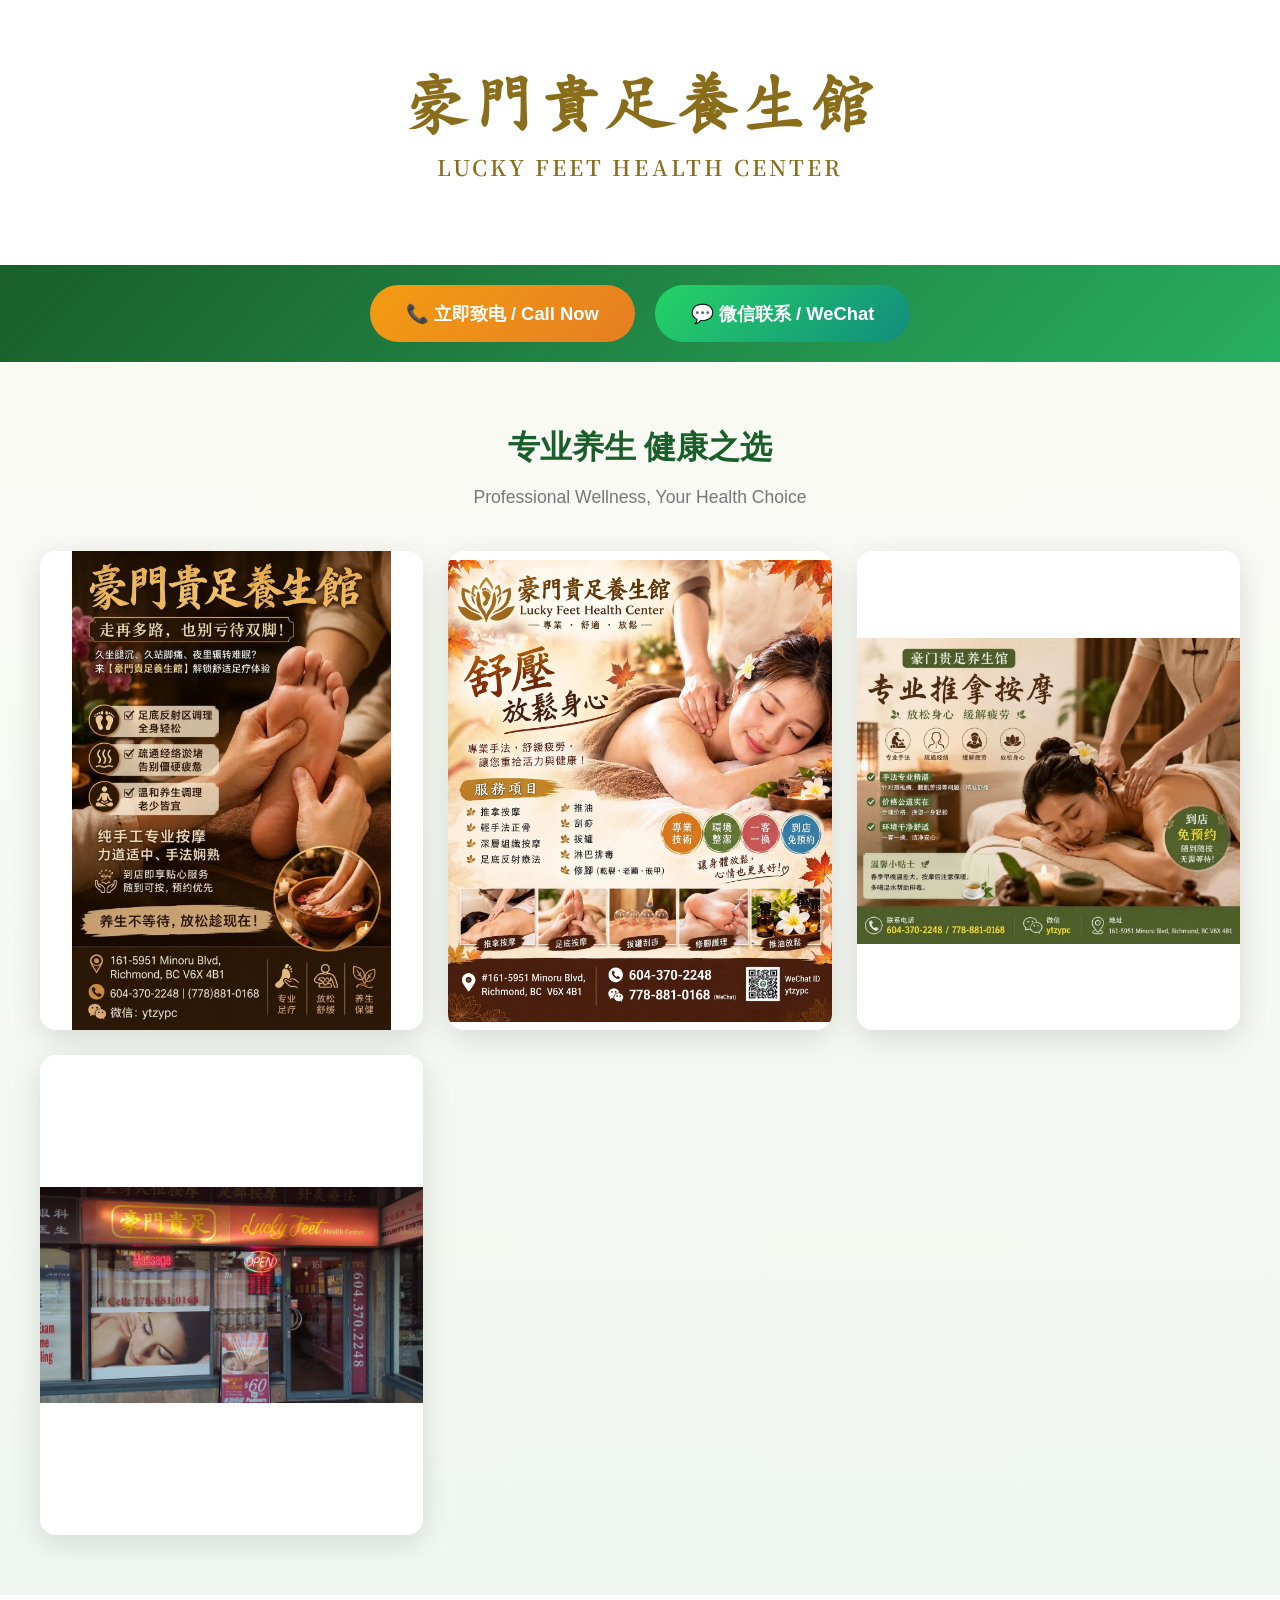
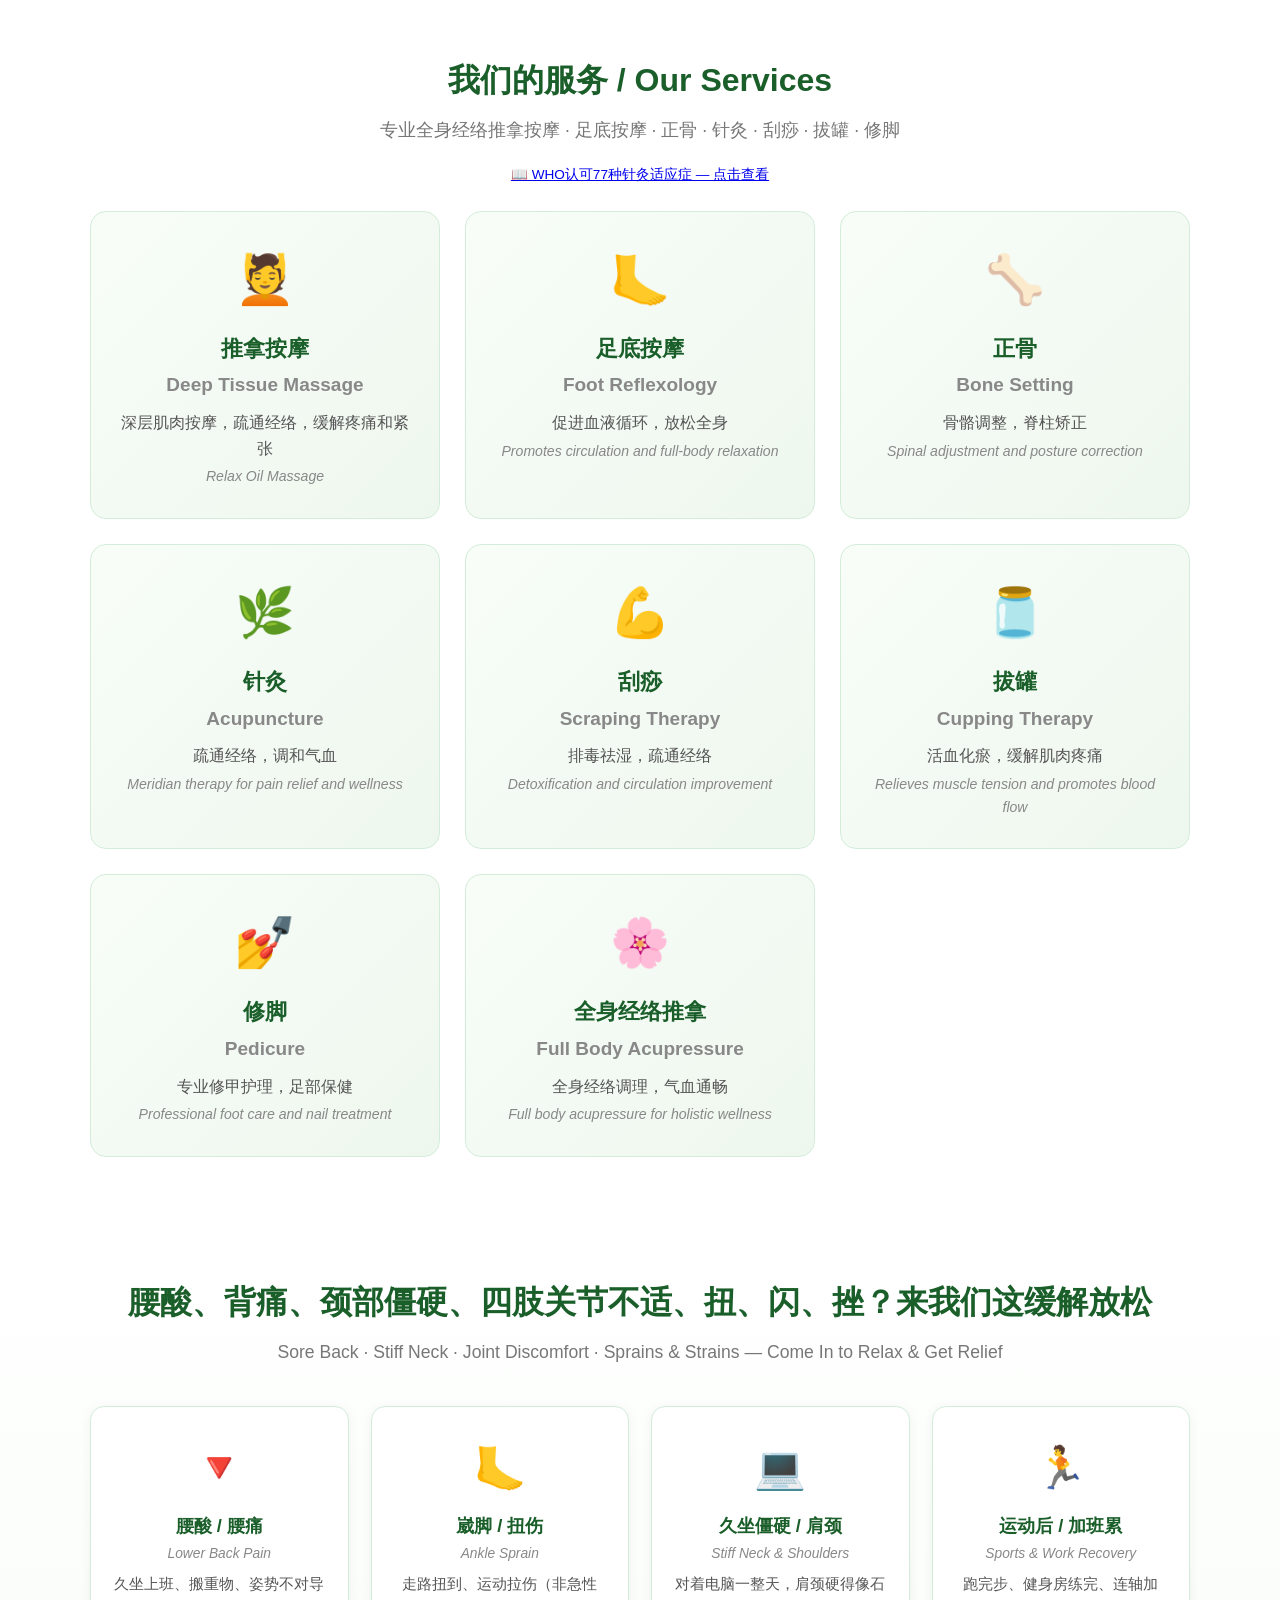
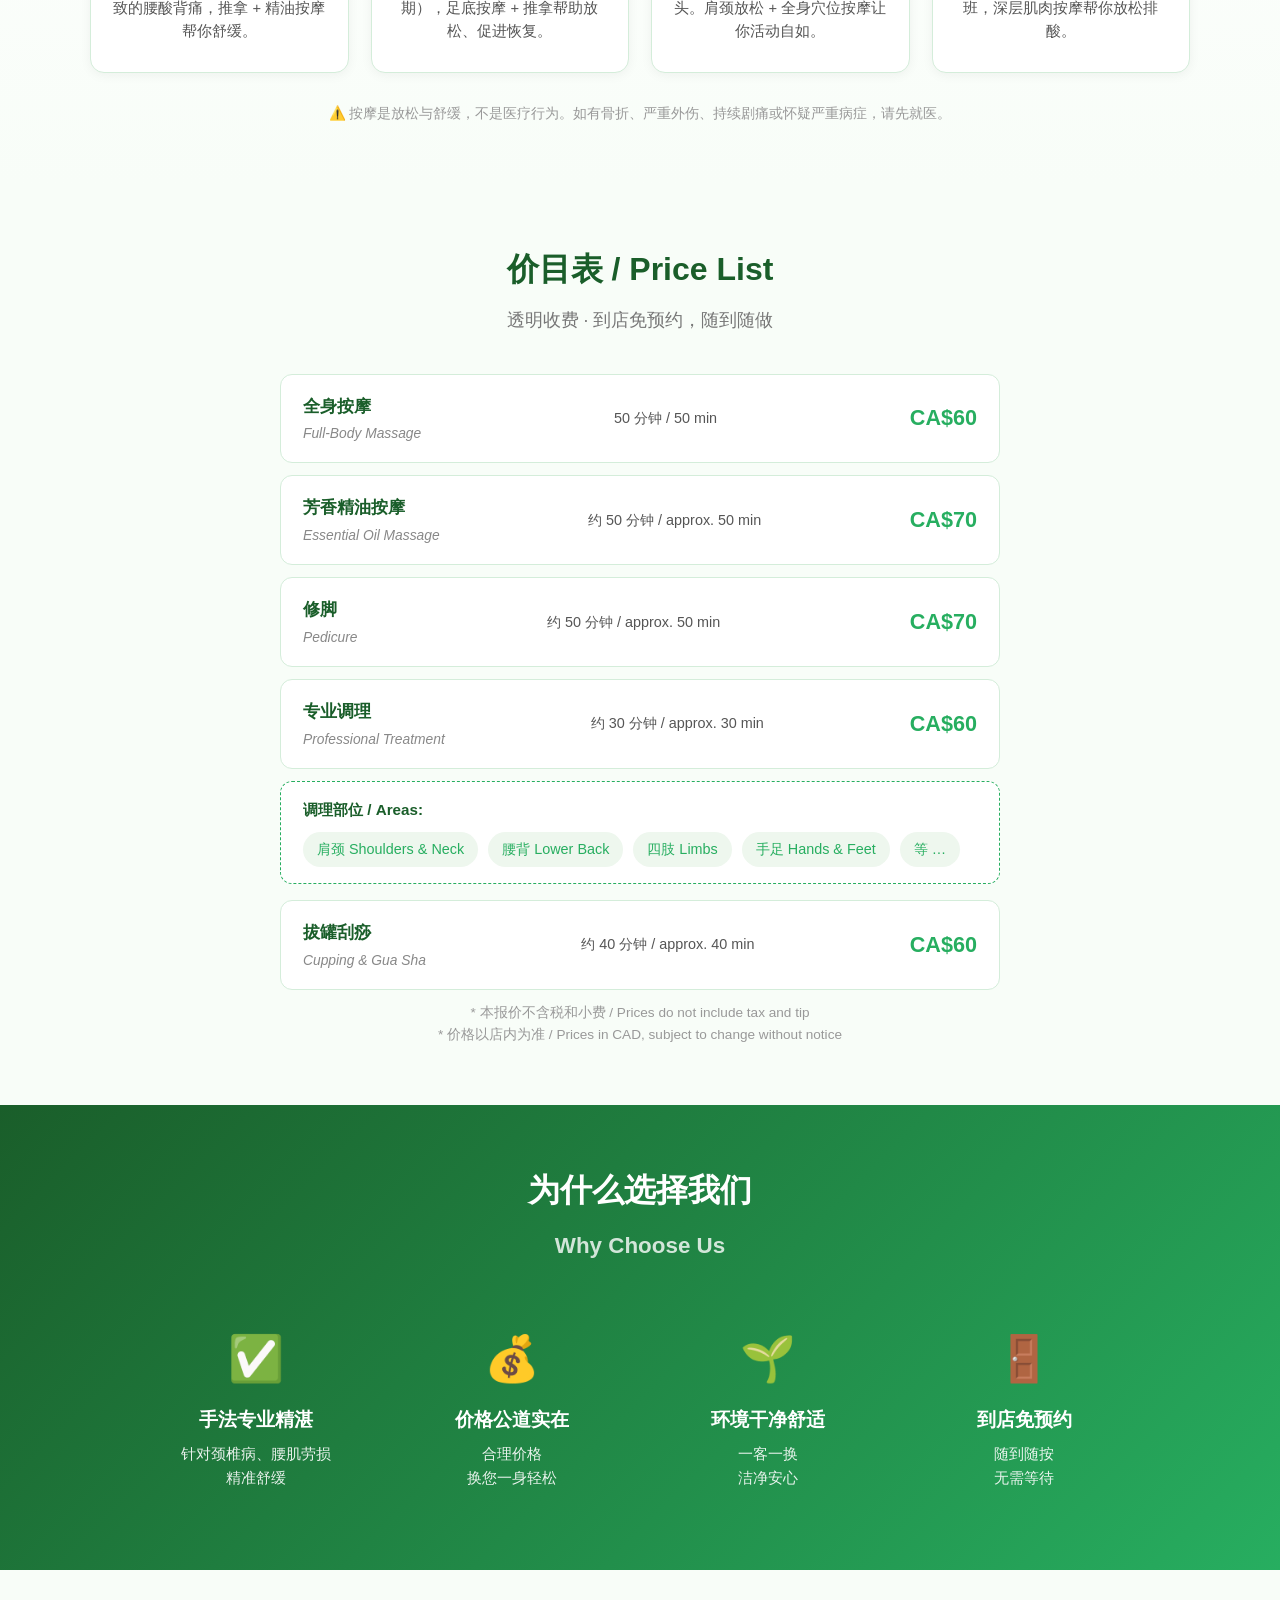
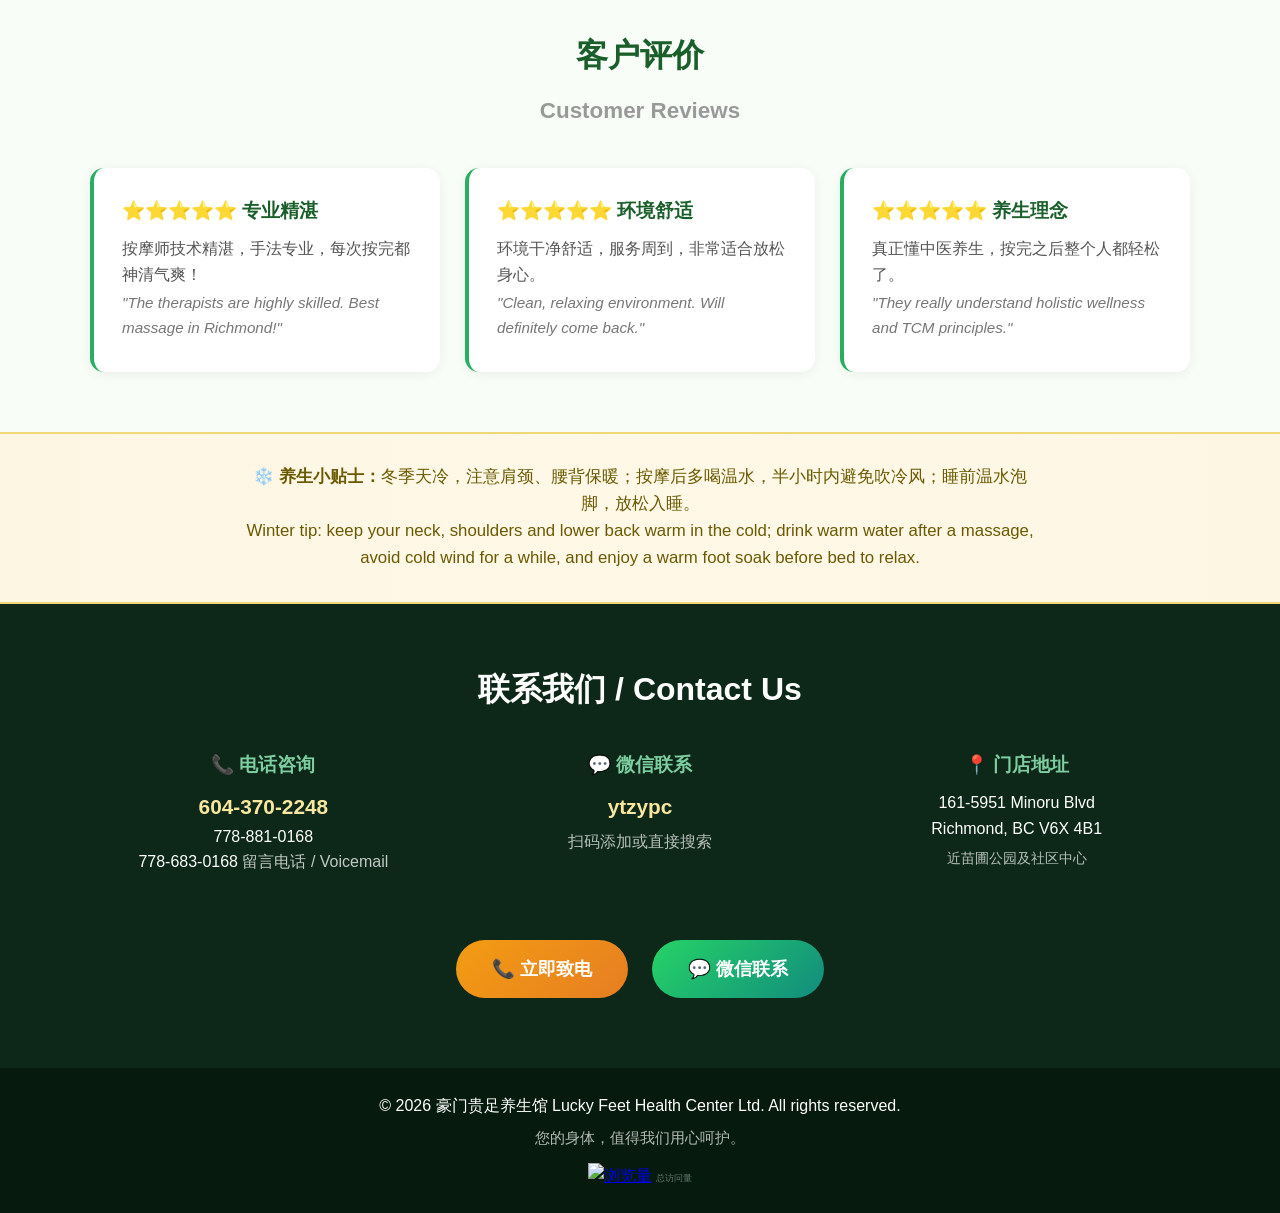
==== commit 6987f70a: "Remove pedicure poster card from gallery" ====
--- a/index.html
+++ b/index.html
@@ -152,9 +152,6 @@
                 <img src="foot-care-poster.jpg" alt="豪门贵足养生馆足底按摩">
             </div>
             <div class="poster-card">
-                <img src="pedicure-poster.jpg" alt="豪门贵足养生馆专业修脚">
-            </div>
-            <div class="poster-card">
                 <img src="services-poster.jpg" alt="豪门贵足养生馆舒压放松">
             </div>
             <div class="poster-card">
